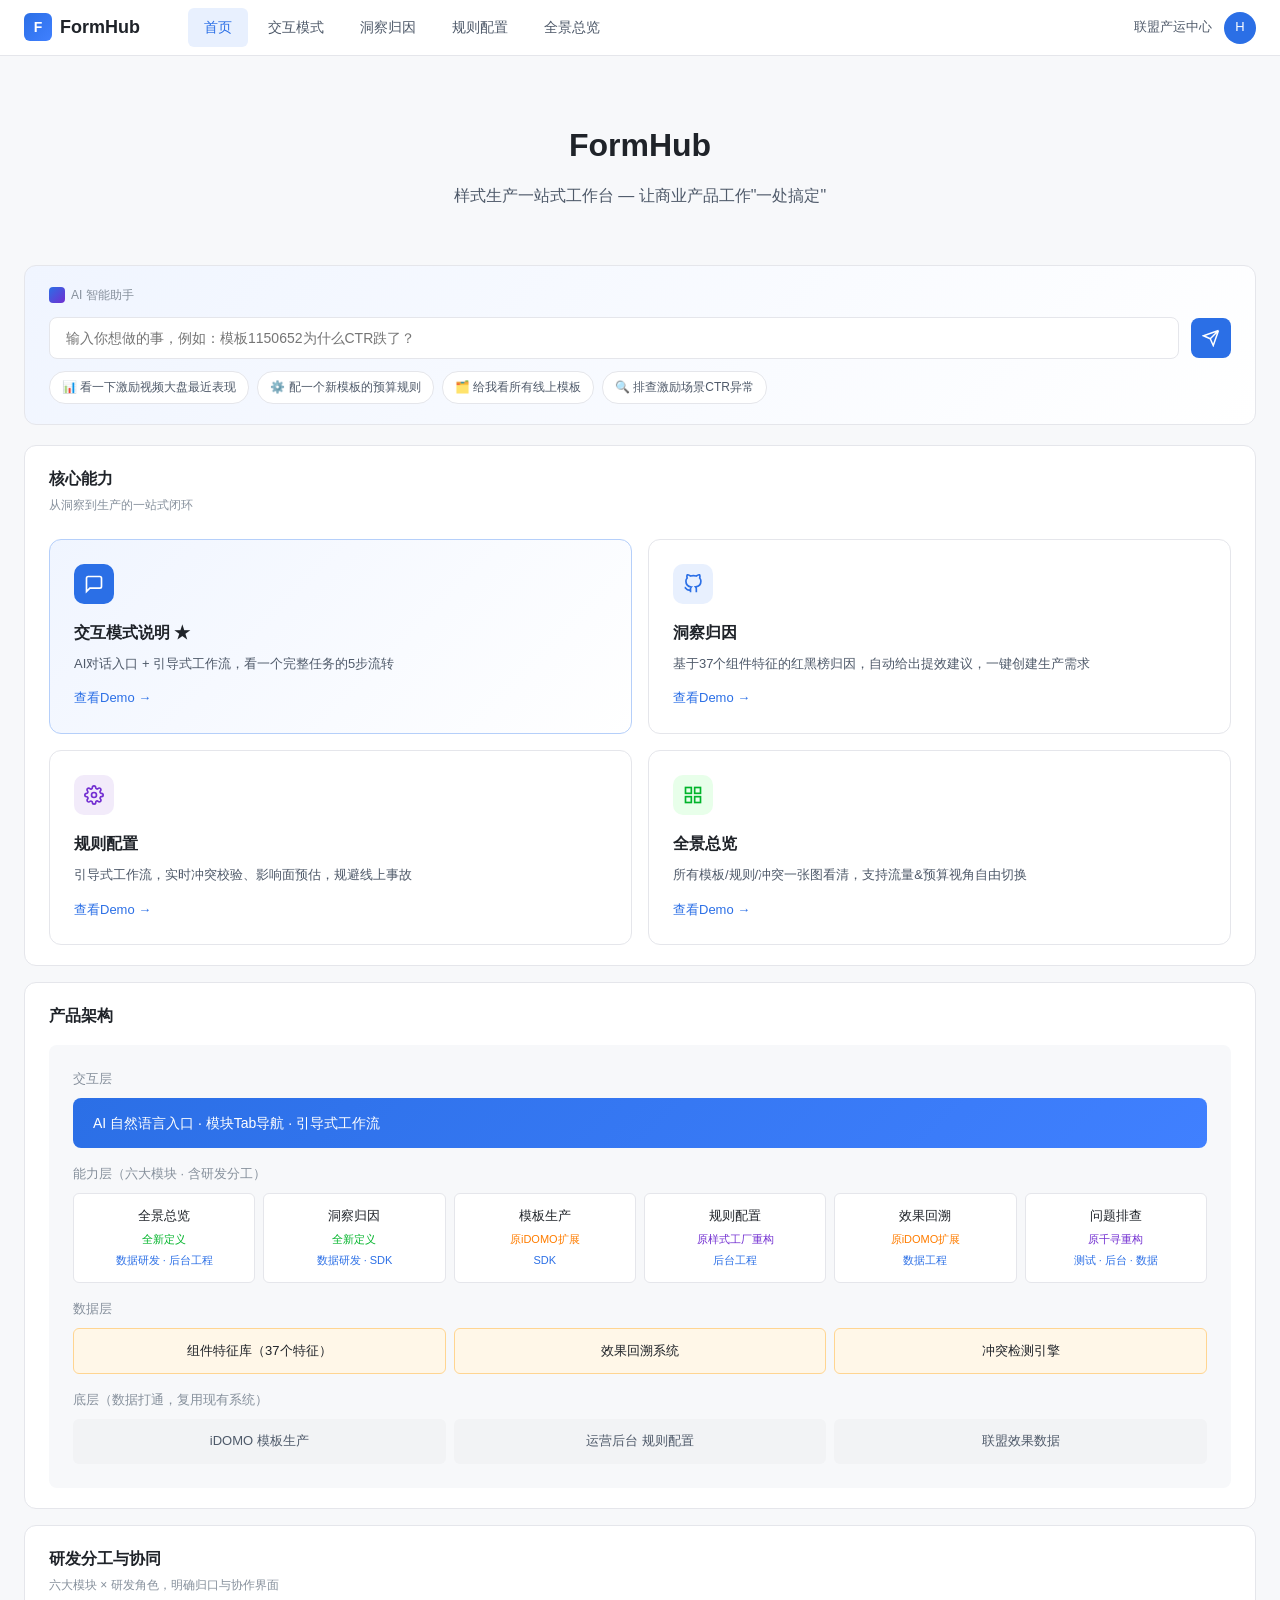
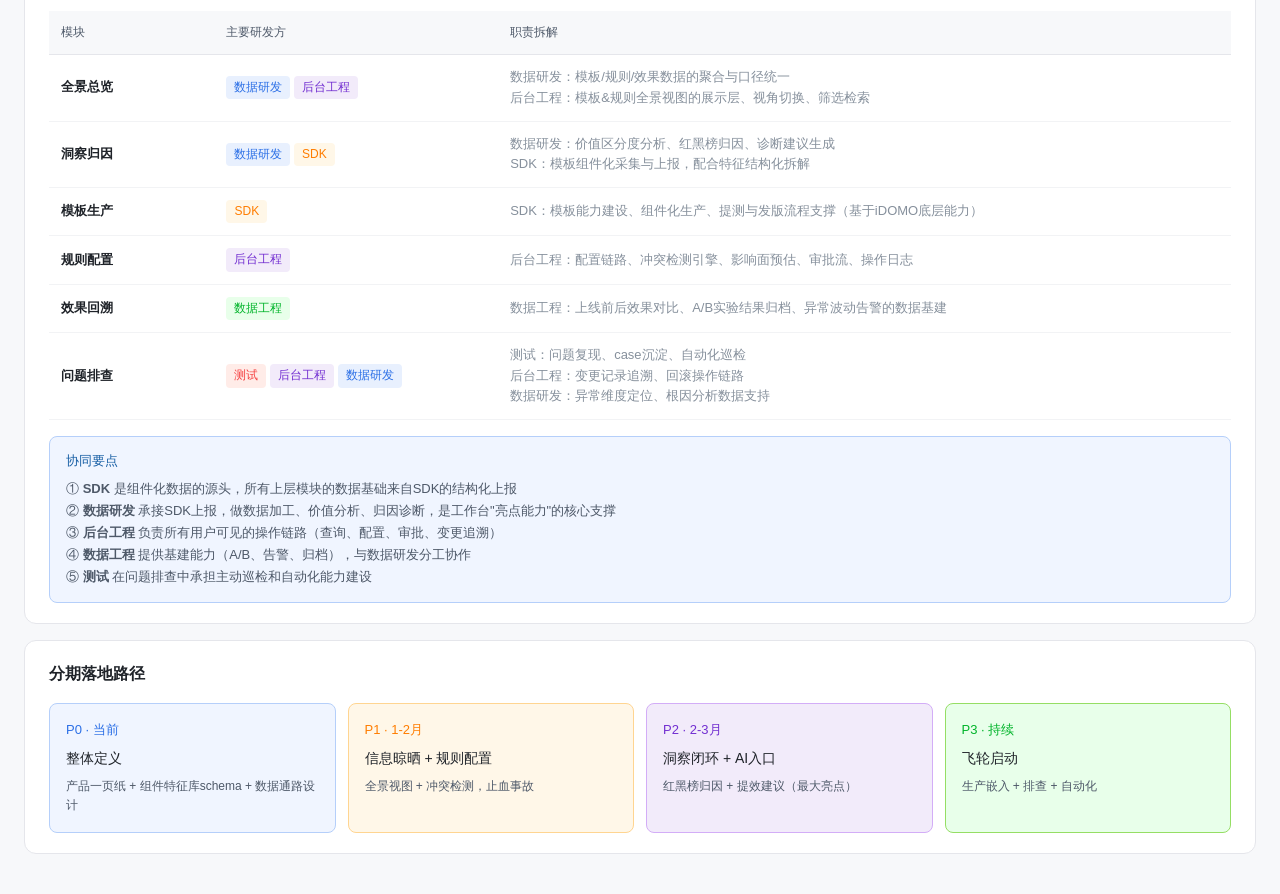
==== index.html @ 27e255cd "能力层卡片补充来源标识：全新定义/原iDOMO扩展/原样式工厂重构/原千寻重构" ====
<!DOCTYPE html>
<html lang="zh-CN">
<head>
<meta charset="UTF-8">
<title>FormHub · 样式生产一站式工作台</title>
<link rel="stylesheet" href="styles.css">
</head>
<body>

<header class="app-header">
  <div class="app-logo">
    <div class="app-logo-mark">F</div>
    FormHub
  </div>
  <nav class="app-nav">
    <a href="index.html" class="active">首页</a>
    <a href="demo0-交互模式.html">交互模式</a>
    <a href="demo1-洞察归因.html">洞察归因</a>
    <a href="demo2-规则配置.html">规则配置</a>
    <a href="demo3-全景总览.html">全景总览</a>
  </nav>
  <div class="app-user">
    <span>联盟产运中心</span>
    <div class="app-user-avatar">H</div>
  </div>
</header>

<div class="container">

<div class="page-hero" style="text-align: center; padding: 40px 0 32px;">
  <h1 style="font-size: 32px; margin-bottom: 12px;">FormHub</h1>
  <p style="font-size: 16px; color: #4E5969;">样式生产一站式工作台 — 让商业产品工作"一处搞定"</p>
</div>

<div class="ai-input-card">
  <div class="ai-input-label">AI 智能助手</div>
  <div class="ai-input-row">
    <input type="text" class="ai-input" placeholder="输入你想做的事，例如：模板1150652为什么CTR跌了？">
    <button class="ai-send-btn" title="发送">
      <svg width="18" height="18" viewBox="0 0 24 24" fill="none" stroke="white" stroke-width="2"><path d="M22 2L11 13M22 2L15 22L11 13M11 13L2 9L22 2"/></svg>
    </button>
  </div>
  <div class="ai-suggestions">
    <span class="ai-suggestion" onclick="window.location='demo1-洞察归因.html'">📊 看一下激励视频大盘最近表现</span>
    <span class="ai-suggestion" onclick="window.location='demo2-规则配置.html'">⚙️ 配一个新模板的预算规则</span>
    <span class="ai-suggestion" onclick="window.location='demo3-全景总览.html'">🗂️ 给我看所有线上模板</span>
    <span class="ai-suggestion">🔍 排查激励场景CTR异常</span>
  </div>
</div>

<div class="card">
  <div class="card-header">
    <div>
      <div class="card-title">核心能力</div>
      <div class="card-subtitle">从洞察到生产的一站式闭环</div>
    </div>
  </div>

  <div class="intro-grid" style="grid-template-columns: repeat(2, 1fr);">
    <a href="demo0-交互模式.html" class="intro-card" style="border-color: #B5CFFA; background: linear-gradient(135deg, #F0F5FF 0%, #FFFFFF 100%);">
      <div class="intro-card-icon" style="background: #2B6FE6; color: white;">
        <svg width="20" height="20" viewBox="0 0 24 24" fill="none" stroke="currentColor" stroke-width="2"><path d="M21 15a2 2 0 0 1-2 2H7l-4 4V5a2 2 0 0 1 2-2h14a2 2 0 0 1 2 2z"/></svg>
      </div>
      <h3>交互模式说明 ★</h3>
      <p>AI对话入口 + 引导式工作流，看一个完整任务的5步流转</p>
      <span class="intro-card-link">查看Demo →</span>
    </a>

    <a href="demo1-洞察归因.html" class="intro-card">
      <div class="intro-card-icon blue">
        <svg width="20" height="20" viewBox="0 0 24 24" fill="none" stroke="currentColor" stroke-width="2"><path d="M9 19c-5 1.5-5-2.5-7-3m14 6v-3.87a3.37 3.37 0 0 0-.94-2.61c3.14-.35 6.44-1.54 6.44-7A5.44 5.44 0 0 0 20 4.77 5.07 5.07 0 0 0 19.91 1S18.73.65 16 2.48a13.38 13.38 0 0 0-7 0C6.27.65 5.09 1 5.09 1A5.07 5.07 0 0 0 5 4.77a5.44 5.44 0 0 0-1.5 3.78c0 5.42 3.3 6.61 6.44 7A3.37 3.37 0 0 0 9 18.13V22"/></svg>
      </div>
      <h3>洞察归因</h3>
      <p>基于37个组件特征的红黑榜归因，自动给出提效建议，一键创建生产需求</p>
      <span class="intro-card-link">查看Demo →</span>
    </a>

    <a href="demo2-规则配置.html" class="intro-card">
      <div class="intro-card-icon purple">
        <svg width="20" height="20" viewBox="0 0 24 24" fill="none" stroke="currentColor" stroke-width="2"><circle cx="12" cy="12" r="3"/><path d="M19.4 15a1.65 1.65 0 0 0 .33 1.82l.06.06a2 2 0 0 1 0 2.83 2 2 0 0 1-2.83 0l-.06-.06a1.65 1.65 0 0 0-1.82-.33 1.65 1.65 0 0 0-1 1.51V21a2 2 0 0 1-2 2 2 2 0 0 1-2-2v-.09A1.65 1.65 0 0 0 9 19.4a1.65 1.65 0 0 0-1.82.33l-.06.06a2 2 0 0 1-2.83 0 2 2 0 0 1 0-2.83l.06-.06a1.65 1.65 0 0 0 .33-1.82 1.65 1.65 0 0 0-1.51-1H3a2 2 0 0 1-2-2 2 2 0 0 1 2-2h.09A1.65 1.65 0 0 0 4.6 9a1.65 1.65 0 0 0-.33-1.82l-.06-.06a2 2 0 0 1 0-2.83 2 2 0 0 1 2.83 0l.06.06a1.65 1.65 0 0 0 1.82.33H9a1.65 1.65 0 0 0 1-1.51V3a2 2 0 0 1 2-2 2 2 0 0 1 2 2v.09a1.65 1.65 0 0 0 1 1.51 1.65 1.65 0 0 0 1.82-.33l.06-.06a2 2 0 0 1 2.83 0 2 2 0 0 1 0 2.83l-.06.06a1.65 1.65 0 0 0-.33 1.82V9a1.65 1.65 0 0 0 1.51 1H21a2 2 0 0 1 2 2 2 2 0 0 1-2 2h-.09a1.65 1.65 0 0 0-1.51 1z"/></svg>
      </div>
      <h3>规则配置</h3>
      <p>引导式工作流，实时冲突校验、影响面预估，规避线上事故</p>
      <span class="intro-card-link">查看Demo →</span>
    </a>

    <a href="demo3-全景总览.html" class="intro-card">
      <div class="intro-card-icon green">
        <svg width="20" height="20" viewBox="0 0 24 24" fill="none" stroke="currentColor" stroke-width="2"><rect x="3" y="3" width="7" height="7"/><rect x="14" y="3" width="7" height="7"/><rect x="14" y="14" width="7" height="7"/><rect x="3" y="14" width="7" height="7"/></svg>
      </div>
      <h3>全景总览</h3>
      <p>所有模板/规则/冲突一张图看清，支持流量&预算视角自由切换</p>
      <span class="intro-card-link">查看Demo →</span>
    </a>
  </div>
</div>

<div class="card">
  <div class="card-header">
    <div class="card-title">产品架构</div>
  </div>

  <div style="background: #F7F8FA; border-radius: 8px; padding: 24px;">
    <div style="margin-bottom: 16px;">
      <div style="font-size: 13px; color: #86909C; margin-bottom: 8px;">交互层</div>
      <div style="background: linear-gradient(135deg, #2B6FE6 0%, #4080FF 100%); color: white; padding: 14px 20px; border-radius: 8px; font-weight: 500;">
        AI 自然语言入口 · 模块Tab导航 · 引导式工作流
      </div>
    </div>

    <div style="margin-bottom: 16px;">
      <div style="font-size: 13px; color: #86909C; margin-bottom: 8px;">能力层（六大模块 · 含研发分工）</div>
      <div style="display: grid; grid-template-columns: repeat(6, 1fr); gap: 8px;">
        <div style="background: #FFFFFF; border: 1px solid #E5E6EB; padding: 12px; border-radius: 6px; text-align: center;">
          <div style="font-size: 13px; font-weight: 500; margin-bottom: 4px;">全景总览</div>
          <div style="font-size: 11px; color: #00B42A; margin-bottom: 4px;">全新定义</div>
          <div style="font-size: 11px; color: #2B6FE6;">数据研发 · 后台工程</div>
        </div>
        <div style="background: #FFFFFF; border: 1px solid #E5E6EB; padding: 12px; border-radius: 6px; text-align: center;">
          <div style="font-size: 13px; font-weight: 500; margin-bottom: 4px;">洞察归因</div>
          <div style="font-size: 11px; color: #00B42A; margin-bottom: 4px;">全新定义</div>
          <div style="font-size: 11px; color: #2B6FE6;">数据研发 · SDK</div>
        </div>
        <div style="background: #FFFFFF; border: 1px solid #E5E6EB; padding: 12px; border-radius: 6px; text-align: center;">
          <div style="font-size: 13px; font-weight: 500; margin-bottom: 4px;">模板生产</div>
          <div style="font-size: 11px; color: #FF7D00; margin-bottom: 4px;">原iDOMO扩展</div>
          <div style="font-size: 11px; color: #2B6FE6;">SDK</div>
        </div>
        <div style="background: #FFFFFF; border: 1px solid #E5E6EB; padding: 12px; border-radius: 6px; text-align: center;">
          <div style="font-size: 13px; font-weight: 500; margin-bottom: 4px;">规则配置</div>
          <div style="font-size: 11px; color: #722ED1; margin-bottom: 4px;">原样式工厂重构</div>
          <div style="font-size: 11px; color: #2B6FE6;">后台工程</div>
        </div>
        <div style="background: #FFFFFF; border: 1px solid #E5E6EB; padding: 12px; border-radius: 6px; text-align: center;">
          <div style="font-size: 13px; font-weight: 500; margin-bottom: 4px;">效果回溯</div>
          <div style="font-size: 11px; color: #FF7D00; margin-bottom: 4px;">原iDOMO扩展</div>
          <div style="font-size: 11px; color: #2B6FE6;">数据工程</div>
        </div>
        <div style="background: #FFFFFF; border: 1px solid #E5E6EB; padding: 12px; border-radius: 6px; text-align: center;">
          <div style="font-size: 13px; font-weight: 500; margin-bottom: 4px;">问题排查</div>
          <div style="font-size: 11px; color: #722ED1; margin-bottom: 4px;">原千寻重构</div>
          <div style="font-size: 11px; color: #2B6FE6;">测试 · 后台 · 数据</div>
        </div>
      </div>
    </div>

    <div style="margin-bottom: 16px;">
      <div style="font-size: 13px; color: #86909C; margin-bottom: 8px;">数据层</div>
      <div style="display: grid; grid-template-columns: repeat(3, 1fr); gap: 8px;">
        <div style="background: #FFF7E8; border: 1px solid #FFD591; padding: 12px; border-radius: 6px; text-align: center; font-size: 13px;">组件特征库（37个特征）</div>
        <div style="background: #FFF7E8; border: 1px solid #FFD591; padding: 12px; border-radius: 6px; text-align: center; font-size: 13px;">效果回溯系统</div>
        <div style="background: #FFF7E8; border: 1px solid #FFD591; padding: 12px; border-radius: 6px; text-align: center; font-size: 13px;">冲突检测引擎</div>
      </div>
    </div>

    <div>
      <div style="font-size: 13px; color: #86909C; margin-bottom: 8px;">底层（数据打通，复用现有系统）</div>
      <div style="display: grid; grid-template-columns: repeat(3, 1fr); gap: 8px;">
        <div style="background: #F2F3F5; padding: 12px; border-radius: 6px; text-align: center; font-size: 13px; color: #4E5969;">iDOMO 模板生产</div>
        <div style="background: #F2F3F5; padding: 12px; border-radius: 6px; text-align: center; font-size: 13px; color: #4E5969;">运营后台 规则配置</div>
        <div style="background: #F2F3F5; padding: 12px; border-radius: 6px; text-align: center; font-size: 13px; color: #4E5969;">联盟效果数据</div>
      </div>
    </div>
  </div>
</div>

<div class="card">
  <div class="card-header">
    <div>
      <div class="card-title">研发分工与协同</div>
      <div class="card-subtitle">六大模块 × 研发角色，明确归口与协作界面</div>
    </div>
  </div>

  <div class="table-wrap">
    <table class="table">
      <thead>
      <tr>
        <th style="width: 14%;">模块</th>
        <th style="width: 24%;">主要研发方</th>
        <th>职责拆解</th>
      </tr>
      </thead>
      <tbody>
      <tr>
        <td><strong>全景总览</strong></td>
        <td>
          <span class="tag tag-info">数据研发</span>
          <span class="tag tag-purple">后台工程</span>
        </td>
        <td><span class="text-secondary font-13">数据研发：模板/规则/效果数据的聚合与口径统一<br>后台工程：模板&规则全景视图的展示层、视角切换、筛选检索</span></td>
      </tr>
      <tr>
        <td><strong>洞察归因</strong></td>
        <td>
          <span class="tag tag-info">数据研发</span>
          <span class="tag tag-warning">SDK</span>
        </td>
        <td><span class="text-secondary font-13">数据研发：价值区分度分析、红黑榜归因、诊断建议生成<br>SDK：模板组件化采集与上报，配合特征结构化拆解</span></td>
      </tr>
      <tr>
        <td><strong>模板生产</strong></td>
        <td>
          <span class="tag tag-warning">SDK</span>
        </td>
        <td><span class="text-secondary font-13">SDK：模板能力建设、组件化生产、提测与发版流程支撑（基于iDOMO底层能力）</span></td>
      </tr>
      <tr>
        <td><strong>规则配置</strong></td>
        <td>
          <span class="tag tag-purple">后台工程</span>
        </td>
        <td><span class="text-secondary font-13">后台工程：配置链路、冲突检测引擎、影响面预估、审批流、操作日志</span></td>
      </tr>
      <tr>
        <td><strong>效果回溯</strong></td>
        <td>
          <span class="tag tag-success">数据工程</span>
        </td>
        <td><span class="text-secondary font-13">数据工程：上线前后效果对比、A/B实验结果归档、异常波动告警的数据基建</span></td>
      </tr>
      <tr>
        <td><strong>问题排查</strong></td>
        <td>
          <span class="tag tag-danger">测试</span>
          <span class="tag tag-purple">后台工程</span>
          <span class="tag tag-info">数据研发</span>
        </td>
        <td><span class="text-secondary font-13">测试：问题复现、case沉淀、自动化巡检<br>后台工程：变更记录追溯、回滚操作链路<br>数据研发：异常维度定位、根因分析数据支持</span></td>
      </tr>
      </tbody>
    </table>
  </div>

  <div style="background: #F0F5FF; border: 1px solid #B5CFFA; border-radius: 8px; padding: 14px 16px; margin-top: 16px;">
    <div style="font-size: 13px; color: #185FA5; font-weight: 500; margin-bottom: 6px;">协同要点</div>
    <div style="font-size: 13px; color: #4E5969; line-height: 1.7;">
      ① <strong>SDK</strong> 是组件化数据的源头，所有上层模块的数据基础来自SDK的结构化上报<br>
      ② <strong>数据研发</strong> 承接SDK上报，做数据加工、价值分析、归因诊断，是工作台"亮点能力"的核心支撑<br>
      ③ <strong>后台工程</strong> 负责所有用户可见的操作链路（查询、配置、审批、变更追溯）<br>
      ④ <strong>数据工程</strong> 提供基建能力（A/B、告警、归档），与数据研发分工协作<br>
      ⑤ <strong>测试</strong> 在问题排查中承担主动巡检和自动化能力建设
    </div>
  </div>
</div>

<div class="card">
  <div class="card-header">
    <div class="card-title">分期落地路径</div>
  </div>

  <div style="display: grid; grid-template-columns: repeat(4, 1fr); gap: 12px;">
    <div style="background: #F0F5FF; border: 1px solid #B5CFFA; border-radius: 8px; padding: 16px;">
      <div style="font-size: 13px; color: #2B6FE6; font-weight: 500; margin-bottom: 6px;">P0 · 当前</div>
      <div style="font-size: 14px; font-weight: 500; margin-bottom: 8px;">整体定义</div>
      <div style="font-size: 12px; color: #4E5969;">产品一页纸 + 组件特征库schema + 数据通路设计</div>
    </div>
    <div style="background: #FFF7E8; border: 1px solid #FFD591; border-radius: 8px; padding: 16px;">
      <div style="font-size: 13px; color: #FF7D00; font-weight: 500; margin-bottom: 6px;">P1 · 1-2月</div>
      <div style="font-size: 14px; font-weight: 500; margin-bottom: 8px;">信息晾晒 + 规则配置</div>
      <div style="font-size: 12px; color: #4E5969;">全景视图 + 冲突检测，止血事故</div>
    </div>
    <div style="background: #F2EBFA; border: 1px solid #D3ADF7; border-radius: 8px; padding: 16px;">
      <div style="font-size: 13px; color: #722ED1; font-weight: 500; margin-bottom: 6px;">P2 · 2-3月</div>
      <div style="font-size: 14px; font-weight: 500; margin-bottom: 8px;">洞察闭环 + AI入口</div>
      <div style="font-size: 12px; color: #4E5969;">红黑榜归因 + 提效建议（最大亮点）</div>
    </div>
    <div style="background: #E8FFEA; border: 1px solid #95DE64; border-radius: 8px; padding: 16px;">
      <div style="font-size: 13px; color: #00B42A; font-weight: 500; margin-bottom: 6px;">P3 · 持续</div>
      <div style="font-size: 14px; font-weight: 500; margin-bottom: 8px;">飞轮启动</div>
      <div style="font-size: 12px; color: #4E5969;">生产嵌入 + 排查 + 自动化</div>
    </div>
  </div>
</div>

</div>

</body>
</html>
---- styles.css ----
/* 样式工作台Demo - 共享样式 */
* { margin: 0; padding: 0; box-sizing: border-box; }

body {
  font-family: -apple-system, BlinkMacSystemFont, "Helvetica Neue", "PingFang SC", "Microsoft YaHei", sans-serif;
  background: #F7F8FA;
  color: #1F2329;
  font-size: 14px;
  line-height: 1.6;
  min-height: 100vh;
}

/* 顶部导航 */
.app-header {
  background: #FFFFFF;
  border-bottom: 1px solid #E5E6EB;
  padding: 0 24px;
  height: 56px;
  display: flex;
  align-items: center;
  gap: 24px;
  position: sticky;
  top: 0;
  z-index: 100;
}

.app-logo {
  font-size: 18px;
  font-weight: 600;
  color: #1F2329;
  display: flex;
  align-items: center;
  gap: 8px;
}

.app-logo-mark {
  width: 28px;
  height: 28px;
  background: linear-gradient(135deg, #2B6FE6 0%, #4080FF 100%);
  border-radius: 6px;
  display: flex;
  align-items: center;
  justify-content: center;
  color: white;
  font-size: 14px;
  font-weight: 600;
}

.app-nav {
  display: flex;
  gap: 4px;
  margin-left: 24px;
}

.app-nav a {
  padding: 8px 16px;
  font-size: 14px;
  color: #4E5969;
  text-decoration: none;
  border-radius: 6px;
  transition: all 0.2s;
}

.app-nav a:hover {
  background: #F2F3F5;
  color: #1F2329;
}

.app-nav a.active {
  background: #E8F0FE;
  color: #2B6FE6;
  font-weight: 500;
}

.app-user {
  margin-left: auto;
  display: flex;
  align-items: center;
  gap: 12px;
  color: #4E5969;
  font-size: 13px;
}

.app-user-avatar {
  width: 32px;
  height: 32px;
  border-radius: 50%;
  background: #2B6FE6;
  color: white;
  display: flex;
  align-items: center;
  justify-content: center;
  font-size: 13px;
  font-weight: 500;
}

/* 容器 */
.container {
  max-width: 1280px;
  margin: 0 auto;
  padding: 24px;
}

/* AI对话入口 */
.ai-input-card {
  background: linear-gradient(135deg, #F0F5FF 0%, #FFFFFF 100%);
  border: 1px solid #E5E6EB;
  border-radius: 12px;
  padding: 20px 24px;
  margin-bottom: 20px;
}

.ai-input-label {
  font-size: 12px;
  color: #86909C;
  margin-bottom: 12px;
  display: flex;
  align-items: center;
  gap: 6px;
}

.ai-input-label::before {
  content: "";
  width: 16px;
  height: 16px;
  background: linear-gradient(135deg, #2B6FE6, #722ED1);
  border-radius: 4px;
  display: inline-block;
}

.ai-input-row {
  display: flex;
  gap: 12px;
  align-items: center;
}

.ai-input {
  flex: 1;
  padding: 12px 16px;
  background: #FFFFFF;
  border: 1px solid #E5E6EB;
  border-radius: 8px;
  font-size: 14px;
  color: #1F2329;
  outline: none;
  transition: all 0.2s;
}

.ai-input:focus {
  border-color: #2B6FE6;
  box-shadow: 0 0 0 3px rgba(43, 111, 230, 0.1);
}

.ai-send-btn {
  width: 40px;
  height: 40px;
  border-radius: 8px;
  background: #2B6FE6;
  color: white;
  border: none;
  cursor: pointer;
  display: flex;
  align-items: center;
  justify-content: center;
  transition: all 0.2s;
}

.ai-send-btn:hover {
  background: #1955C7;
}

.ai-suggestions {
  display: flex;
  flex-wrap: wrap;
  gap: 8px;
  margin-top: 12px;
}

.ai-suggestion {
  padding: 6px 12px;
  background: #FFFFFF;
  border: 1px solid #E5E6EB;
  border-radius: 16px;
  font-size: 12px;
  color: #4E5969;
  cursor: pointer;
  transition: all 0.2s;
}

.ai-suggestion:hover {
  border-color: #2B6FE6;
  color: #2B6FE6;
}

/* 模块Tab */
.module-tabs {
  display: flex;
  gap: 8px;
  margin-bottom: 20px;
  flex-wrap: wrap;
}

.module-tab {
  padding: 10px 20px;
  background: #FFFFFF;
  border: 1px solid #E5E6EB;
  border-radius: 8px;
  font-size: 14px;
  color: #4E5969;
  cursor: pointer;
  text-decoration: none;
  transition: all 0.2s;
  display: flex;
  align-items: center;
  gap: 6px;
}

.module-tab:hover {
  border-color: #2B6FE6;
  color: #2B6FE6;
}

.module-tab.active {
  background: #2B6FE6;
  color: white;
  border-color: #2B6FE6;
}

/* 卡片 */
.card {
  background: #FFFFFF;
  border: 1px solid #E5E6EB;
  border-radius: 12px;
  padding: 20px 24px;
  margin-bottom: 16px;
}

.card-header {
  display: flex;
  align-items: center;
  justify-content: space-between;
  margin-bottom: 16px;
}

.card-title {
  font-size: 16px;
  font-weight: 600;
  color: #1F2329;
  display: flex;
  align-items: center;
  gap: 8px;
}

.card-subtitle {
  font-size: 12px;
  color: #86909C;
  margin-top: 4px;
}

/* 指标卡 */
.metric-grid {
  display: grid;
  gap: 12px;
  margin-bottom: 16px;
}

.metric-grid.cols-3 { grid-template-columns: repeat(3, 1fr); }
.metric-grid.cols-4 { grid-template-columns: repeat(4, 1fr); }

.metric-card {
  background: #F7F8FA;
  border-radius: 8px;
  padding: 14px 16px;
}

.metric-label {
  font-size: 12px;
  color: #86909C;
  margin-bottom: 6px;
}

.metric-value {
  font-size: 22px;
  font-weight: 600;
  color: #1F2329;
}

.metric-value.success { color: #00B42A; }
.metric-value.danger { color: #F53F3F; }
.metric-value.warning { color: #FF7D00; }

.metric-change {
  font-size: 12px;
  margin-top: 2px;
}

.metric-change.up { color: #00B42A; }
.metric-change.down { color: #F53F3F; }

/* 标签 */
.tag {
  display: inline-flex;
  align-items: center;
  padding: 2px 8px;
  border-radius: 4px;
  font-size: 12px;
  font-weight: 500;
}

.tag-info { background: #E8F0FE; color: #2B6FE6; }
.tag-success { background: #E8FFEA; color: #00B42A; }
.tag-warning { background: #FFF7E8; color: #FF7D00; }
.tag-danger { background: #FFECE8; color: #F53F3F; }
.tag-default { background: #F2F3F5; color: #4E5969; }
.tag-purple { background: #F2EBFA; color: #722ED1; }

/* 按钮 */
.btn {
  padding: 8px 18px;
  border-radius: 6px;
  font-size: 14px;
  cursor: pointer;
  border: 1px solid transparent;
  transition: all 0.2s;
  display: inline-flex;
  align-items: center;
  gap: 6px;
  text-decoration: none;
  font-weight: 400;
}

.btn-primary {
  background: #2B6FE6;
  color: white;
}

.btn-primary:hover {
  background: #1955C7;
}

.btn-default {
  background: #FFFFFF;
  border-color: #E5E6EB;
  color: #4E5969;
}

.btn-default:hover {
  border-color: #2B6FE6;
  color: #2B6FE6;
}

.btn-danger {
  background: #FFFFFF;
  border-color: #F53F3F;
  color: #F53F3F;
}

.btn-sm {
  padding: 4px 12px;
  font-size: 12px;
}

/* 表格 */
.table-wrap {
  overflow-x: auto;
}

.table {
  width: 100%;
  border-collapse: collapse;
  font-size: 13px;
}

.table th {
  text-align: left;
  padding: 12px;
  background: #F7F8FA;
  color: #4E5969;
  font-weight: 500;
  font-size: 12px;
  border-bottom: 1px solid #E5E6EB;
}

.table td {
  padding: 12px;
  border-bottom: 1px solid #F2F3F5;
  color: #1F2329;
}

.table tr:hover {
  background: #F7F8FA;
}

.table .link {
  color: #2B6FE6;
  cursor: pointer;
}

.table .link:hover {
  text-decoration: underline;
}

/* 警示框 */
.alert {
  padding: 14px 16px;
  border-radius: 8px;
  margin-bottom: 12px;
  display: flex;
  gap: 10px;
}

.alert-warning {
  background: #FFF7E8;
  border: 1px solid #FFD591;
}

.alert-danger {
  background: #FFECE8;
  border: 1px solid #FCBFB7;
}

.alert-info {
  background: #E8F0FE;
  border: 1px solid #B5CFFA;
}

.alert-icon {
  flex-shrink: 0;
  width: 20px;
  height: 20px;
  border-radius: 50%;
  display: flex;
  align-items: center;
  justify-content: center;
  font-size: 13px;
  font-weight: 700;
  color: white;
}

.alert-warning .alert-icon { background: #FF7D00; }
.alert-danger .alert-icon { background: #F53F3F; }
.alert-info .alert-icon { background: #2B6FE6; }

.alert-title {
  font-size: 14px;
  font-weight: 500;
  margin-bottom: 4px;
}

.alert-content {
  font-size: 13px;
  color: #4E5969;
}

/* 步骤条 */
.steps {
  display: flex;
  align-items: center;
  margin-bottom: 24px;
  padding: 16px 0;
}

.step {
  display: flex;
  align-items: center;
  flex: 1;
}

.step-circle {
  width: 28px;
  height: 28px;
  border-radius: 50%;
  display: flex;
  align-items: center;
  justify-content: center;
  font-size: 13px;
  font-weight: 500;
  flex-shrink: 0;
}

.step.done .step-circle {
  background: #2B6FE6;
  color: white;
}

.step.current .step-circle {
  background: #2B6FE6;
  color: white;
  box-shadow: 0 0 0 4px rgba(43, 111, 230, 0.15);
}

.step.pending .step-circle {
  background: #F2F3F5;
  color: #86909C;
}

.step-label {
  font-size: 13px;
  margin-left: 8px;
  white-space: nowrap;
}

.step.done .step-label, .step.current .step-label { color: #1F2329; font-weight: 500; }
.step.pending .step-label { color: #86909C; }

.step-line {
  flex: 1;
  height: 2px;
  background: #F2F3F5;
  margin: 0 12px;
}

.step.done + .step .step-line { background: #2B6FE6; }

/* 单选项 */
.radio-option {
  display: flex;
  align-items: flex-start;
  gap: 10px;
  padding: 12px 14px;
  border: 1px solid #E5E6EB;
  border-radius: 8px;
  cursor: pointer;
  margin-bottom: 8px;
  transition: all 0.2s;
}

.radio-option:hover {
  border-color: #2B6FE6;
}

.radio-option.checked {
  border-color: #2B6FE6;
  background: #F0F5FF;
}

.radio-option input { margin-top: 4px; cursor: pointer; }

.radio-option-label {
  font-size: 14px;
  font-weight: 500;
  color: #1F2329;
  margin-bottom: 4px;
}

.radio-option-desc {
  font-size: 12px;
  color: #86909C;
}

/* 时间线 */
.timeline-item {
  display: flex;
  align-items: center;
  gap: 12px;
  padding: 10px 0;
  border-bottom: 1px solid #F2F3F5;
  font-size: 13px;
}

.timeline-item:last-child {
  border-bottom: none;
}

.timeline-date {
  font-size: 12px;
  color: #86909C;
  width: 50px;
  flex-shrink: 0;
}

.timeline-actor {
  margin-left: auto;
  font-size: 12px;
  color: #86909C;
}

/* 建议卡片 */
.suggestion-card {
  border: 1px solid #E5E6EB;
  border-radius: 8px;
  padding: 14px 16px;
  margin-bottom: 8px;
  transition: all 0.2s;
}

.suggestion-card.high {
  border-color: #B5CFFA;
  background: #F0F5FF;
}

.suggestion-card-header {
  display: flex;
  align-items: center;
  gap: 8px;
  margin-bottom: 6px;
}

.suggestion-card-content {
  font-size: 14px;
  color: #1F2329;
  margin-bottom: 4px;
}

.suggestion-card-meta {
  font-size: 12px;
  color: #86909C;
}

/* 子Tab */
.sub-tabs {
  display: flex;
  gap: 4px;
  background: #F2F3F5;
  padding: 4px;
  border-radius: 8px;
  margin-bottom: 16px;
  width: fit-content;
}

.sub-tab {
  padding: 6px 16px;
  border-radius: 6px;
  font-size: 13px;
  color: #4E5969;
  cursor: pointer;
  transition: all 0.2s;
}

.sub-tab.active {
  background: #FFFFFF;
  color: #1F2329;
  font-weight: 500;
  box-shadow: 0 1px 3px rgba(0,0,0,0.06);
}

/* 工具栏 */
.toolbar {
  display: flex;
  gap: 8px;
  align-items: center;
  flex-wrap: wrap;
}

.toolbar select, .toolbar input[type="text"] {
  padding: 6px 12px;
  border: 1px solid #E5E6EB;
  border-radius: 6px;
  font-size: 13px;
  background: #FFFFFF;
  color: #1F2329;
  outline: none;
}

.toolbar select:focus, .toolbar input[type="text"]:focus {
  border-color: #2B6FE6;
}

/* 间距 */
.mt-12 { margin-top: 12px; }
.mt-16 { margin-top: 16px; }
.mt-24 { margin-top: 24px; }
.mb-8 { margin-bottom: 8px; }
.mb-12 { margin-bottom: 12px; }
.mb-16 { margin-bottom: 16px; }

.flex { display: flex; }
.flex-gap-8 { gap: 8px; }
.flex-gap-12 { gap: 12px; }
.flex-between { justify-content: space-between; }
.flex-center { align-items: center; }
.flex-1 { flex: 1; }

.text-secondary { color: #86909C; }
.text-success { color: #00B42A; }
.text-danger { color: #F53F3F; }
.text-warning { color: #FF7D00; }

.font-12 { font-size: 12px; }
.font-13 { font-size: 13px; }
.font-medium { font-weight: 500; }
.font-bold { font-weight: 600; }

/* 首页卡片 */
.intro-grid {
  display: grid;
  grid-template-columns: repeat(3, 1fr);
  gap: 16px;
  margin-top: 24px;
}

.intro-card {
  background: #FFFFFF;
  border: 1px solid #E5E6EB;
  border-radius: 12px;
  padding: 24px;
  cursor: pointer;
  transition: all 0.2s;
  text-decoration: none;
  color: #1F2329;
  display: block;
}

.intro-card:hover {
  border-color: #2B6FE6;
  transform: translateY(-2px);
  box-shadow: 0 4px 16px rgba(43, 111, 230, 0.08);
}

.intro-card-icon {
  width: 40px;
  height: 40px;
  border-radius: 10px;
  display: flex;
  align-items: center;
  justify-content: center;
  margin-bottom: 16px;
  font-size: 18px;
}

.intro-card-icon.blue { background: #E8F0FE; color: #2B6FE6; }
.intro-card-icon.purple { background: #F2EBFA; color: #722ED1; }
.intro-card-icon.green { background: #E8FFEA; color: #00B42A; }

.intro-card h3 {
  font-size: 16px;
  font-weight: 600;
  margin-bottom: 8px;
}

.intro-card p {
  font-size: 13px;
  color: #4E5969;
  margin-bottom: 12px;
}

.intro-card-link {
  font-size: 13px;
  color: #2B6FE6;
}

/* 页面标题 */
.page-hero {
  margin-bottom: 24px;
}

.page-hero h1 {
  font-size: 24px;
  font-weight: 600;
  margin-bottom: 8px;
}

.page-hero p {
  font-size: 14px;
  color: #4E5969;
}

/* 视角切换器 */
.perspective-bar {
  background: #FFFFFF;
  border: 1px solid #E5E6EB;
  border-radius: 12px;
  padding: 16px 20px;
  margin-bottom: 16px;
  display: flex;
  align-items: center;
  gap: 16px;
  flex-wrap: wrap;
}

.perspective-label {
  font-size: 13px;
  color: #4E5969;
  font-weight: 500;
  display: flex;
  align-items: center;
  gap: 6px;
}

.perspective-tabs {
  display: flex;
  gap: 0;
  background: #F2F3F5;
  padding: 3px;
  border-radius: 8px;
}

.perspective-tab {
  padding: 7px 16px;
  font-size: 13px;
  color: #4E5969;
  cursor: pointer;
  border-radius: 6px;
  transition: all 0.2s;
  display: flex;
  align-items: center;
  gap: 6px;
  white-space: nowrap;
}

.perspective-tab:hover {
  color: #1F2329;
}

.perspective-tab.active {
  background: #FFFFFF;
  color: #2B6FE6;
  font-weight: 500;
  box-shadow: 0 1px 3px rgba(0,0,0,0.06);
}

.perspective-tab .badge {
  background: #E8F0FE;
  color: #2B6FE6;
  font-size: 11px;
  padding: 1px 6px;
  border-radius: 8px;
}

.perspective-tab.active .badge {
  background: #E8F0FE;
}

.perspective-divider {
  width: 1px;
  height: 24px;
  background: #E5E6EB;
}

.perspective-meta {
  font-size: 12px;
  color: #86909C;
  margin-left: auto;
  display: flex;
  align-items: center;
  gap: 12px;
}

.perspective-meta a {
  color: #2B6FE6;
  text-decoration: none;
  cursor: pointer;
}

.perspective-meta a:hover {
  text-decoration: underline;
}

/* 分组卡片（视角下的分组容器） */
.group-section {
  background: #FFFFFF;
  border: 1px solid #E5E6EB;
  border-radius: 12px;
  margin-bottom: 12px;
  overflow: hidden;
}

.group-header {
  padding: 14px 20px;
  background: #FAFBFC;
  border-bottom: 1px solid #F2F3F5;
  display: flex;
  align-items: center;
  gap: 12px;
  cursor: pointer;
}

.group-header:hover {
  background: #F2F3F5;
}

.group-toggle {
  width: 18px;
  height: 18px;
  display: flex;
  align-items: center;
  justify-content: center;
  color: #86909C;
  transition: transform 0.2s;
}

.group-section.collapsed .group-toggle {
  transform: rotate(-90deg);
}

.group-icon {
  width: 28px;
  height: 28px;
  border-radius: 6px;
  display: flex;
  align-items: center;
  justify-content: center;
  font-size: 14px;
}

.group-icon.scene-incentive { background: #E8F0FE; color: #2B6FE6; }
.group-icon.scene-splash { background: #FFF7E8; color: #FF7D00; }
.group-icon.scene-interstitial { background: #F2EBFA; color: #722ED1; }
.group-icon.scene-feed { background: #E8FFEA; color: #00B42A; }
.group-icon.budget-game { background: #F0F5FF; color: #2B6FE6; }
.group-icon.budget-drama { background: #FFECE8; color: #F53F3F; }
.group-icon.budget-shop { background: #FFF7E8; color: #FF7D00; }
.group-icon.budget-ai { background: #F2EBFA; color: #722ED1; }
.group-icon.budget-app { background: #E8FFEA; color: #00B42A; }

.group-title {
  font-size: 15px;
  font-weight: 500;
  color: #1F2329;
}

.group-stats {
  display: flex;
  align-items: center;
  gap: 16px;
  margin-left: auto;
  font-size: 12px;
  color: #4E5969;
}

.group-stat {
  display: flex;
  align-items: center;
  gap: 4px;
}

.group-stat strong {
  color: #1F2329;
  font-weight: 500;
}

.group-content {
  padding: 0;
}

.group-section.collapsed .group-content {
  display: none;
}

/* 自定义视角选项 */
.custom-perspective {
  background: #F0F5FF;
  border: 1px dashed #B5CFFA;
  border-radius: 8px;
  padding: 14px 16px;
  margin-top: 8px;
  font-size: 13px;
  color: #4E5969;
}

.dimension-chip {
  display: inline-flex;
  align-items: center;
  gap: 4px;
  padding: 4px 10px;
  background: #FFFFFF;
  border: 1px solid #B5CFFA;
  border-radius: 14px;
  font-size: 12px;
  color: #2B6FE6;
  margin: 2px;
  cursor: pointer;
}

.dimension-chip:hover {
  background: #E8F0FE;
}

.dimension-chip.removable::after {
  content: "×";
  margin-left: 2px;
  color: #86909C;
}

/* 工作流引导Demo专用样式 */
.workflow-stage {
  background: #FFFFFF;
  border: 1px solid #E5E6EB;
  border-radius: 12px;
  padding: 24px;
  margin-bottom: 16px;
  position: relative;
}

.workflow-stage::before {
  content: "";
  position: absolute;
  left: 50px;
  top: 100%;
  width: 2px;
  height: 16px;
  background: #B5CFFA;
}

.workflow-stage:last-child::before {
  display: none;
}

.workflow-stage-header {
  display: flex;
  align-items: center;
  gap: 12px;
  margin-bottom: 16px;
}

.workflow-stage-num {
  width: 32px;
  height: 32px;
  border-radius: 50%;
  background: #2B6FE6;
  color: white;
  display: flex;
  align-items: center;
  justify-content: center;
  font-weight: 600;
  font-size: 14px;
  flex-shrink: 0;
}

.workflow-stage-title {
  font-size: 16px;
  font-weight: 600;
  color: #1F2329;
}

.workflow-stage-subtitle {
  font-size: 12px;
  color: #86909C;
  margin-top: 2px;
}

.user-query-bubble {
  background: #2B6FE6;
  color: white;
  padding: 12px 16px;
  border-radius: 16px 16px 4px 16px;
  display: inline-block;
  max-width: 80%;
  font-size: 14px;
  margin-left: auto;
}

.ai-reply-bubble {
  background: #F2F3F5;
  color: #1F2329;
  padding: 12px 16px;
  border-radius: 16px 16px 16px 4px;
  display: inline-block;
  max-width: 90%;
  font-size: 14px;
}

.chat-row {
  display: flex;
  margin-bottom: 12px;
}

.chat-row.user {
  justify-content: flex-end;
}

.intent-card {
  background: #F0F5FF;
  border: 1px solid #B5CFFA;
  border-radius: 8px;
  padding: 14px 16px;
  margin-bottom: 12px;
}

.intent-row {
  display: flex;
  align-items: center;
  gap: 8px;
  margin-bottom: 6px;
  font-size: 13px;
}

.intent-row:last-child {
  margin-bottom: 0;
}

.intent-key {
  color: #86909C;
  width: 80px;
  flex-shrink: 0;
}

.intent-value {
  color: #2B6FE6;
  font-weight: 500;
}

.routing-arrow {
  text-align: center;
  margin: 12px 0;
  color: #B5CFFA;
}

.module-card-large {
  background: #FFFFFF;
  border: 2px solid #2B6FE6;
  border-radius: 10px;
  padding: 16px 20px;
  display: flex;
  align-items: center;
  gap: 14px;
  cursor: pointer;
}

.module-card-large-icon {
  width: 44px;
  height: 44px;
  border-radius: 10px;
  background: #E8F0FE;
  color: #2B6FE6;
  display: flex;
  align-items: center;
  justify-content: center;
  flex-shrink: 0;
}

.module-card-large-info h4 {
  font-size: 15px;
  font-weight: 600;
  margin-bottom: 4px;
}

.module-card-large-info p {
  font-size: 12px;
  color: #86909C;
}

.module-card-large-arrow {
  margin-left: auto;
  color: #2B6FE6;
}

/* 引导式表单 */
.guide-form {
  background: #FAFBFC;
  border: 1px dashed #E5E6EB;
  border-radius: 8px;
  padding: 16px 20px;
}

.guide-form-row {
  display: flex;
  align-items: center;
  gap: 12px;
  margin-bottom: 12px;
}

.guide-form-row:last-child {
  margin-bottom: 0;
}

.guide-form-label {
  width: 90px;
  font-size: 13px;
  color: #4E5969;
  font-weight: 500;
  flex-shrink: 0;
}

.guide-form-input {
  flex: 1;
  padding: 8px 12px;
  background: #FFFFFF;
  border: 1px solid #E5E6EB;
  border-radius: 6px;
  font-size: 13px;
  color: #1F2329;
}

.guide-form-input.prefilled {
  background: #F0F5FF;
  border-color: #B5CFFA;
}

.guide-form-hint {
  font-size: 12px;
  color: #2B6FE6;
}

/* 进度指示器 */
.flow-indicator {
  display: flex;
  align-items: center;
  gap: 8px;
  padding: 8px 12px;
  background: #E8FFEA;
  border-radius: 16px;
  font-size: 12px;
  color: #00B42A;
  display: inline-flex;
  margin-bottom: 12px;
}

.flow-indicator-dot {
  width: 6px;
  height: 6px;
  border-radius: 50%;
  background: #00B42A;
  animation: pulse 1.5s infinite;
}

@keyframes pulse {
  0%, 100% { opacity: 1; }
  50% { opacity: 0.4; }
}

/* 比较表格 */
.compare-grid {
  display: grid;
  grid-template-columns: 1fr 1fr;
  gap: 16px;
  margin-bottom: 16px;
}

.compare-card {
  background: #FFFFFF;
  border: 1px solid #E5E6EB;
  border-radius: 10px;
  padding: 16px;
}

.compare-card.bad {
  border-color: #FCBFB7;
  background: #FFF7F6;
}

.compare-card.good {
  border-color: #95DE64;
  background: #F6FFED;
}

.compare-card-title {
  font-size: 14px;
  font-weight: 500;
  margin-bottom: 12px;
  display: flex;
  align-items: center;
  gap: 6px;
}

.compare-card.bad .compare-card-title { color: #A8071A; }
.compare-card.good .compare-card-title { color: #237804; }

.compare-card ul {
  list-style: none;
  padding: 0;
  margin: 0;
  font-size: 13px;
}

.compare-card ul li {
  padding: 6px 0;
  display: flex;
  align-items: flex-start;
  gap: 8px;
  color: #4E5969;
}

.compare-card ul li::before {
  flex-shrink: 0;
  width: 16px;
  height: 16px;
  border-radius: 50%;
  display: inline-flex;
  align-items: center;
  justify-content: center;
  font-size: 11px;
  font-weight: 600;
  color: white;
}

.compare-card.bad ul li::before {
  content: "✕";
  background: #F53F3F;
}

.compare-card.good ul li::before {
  content: "✓";
  background: #00B42A;
}
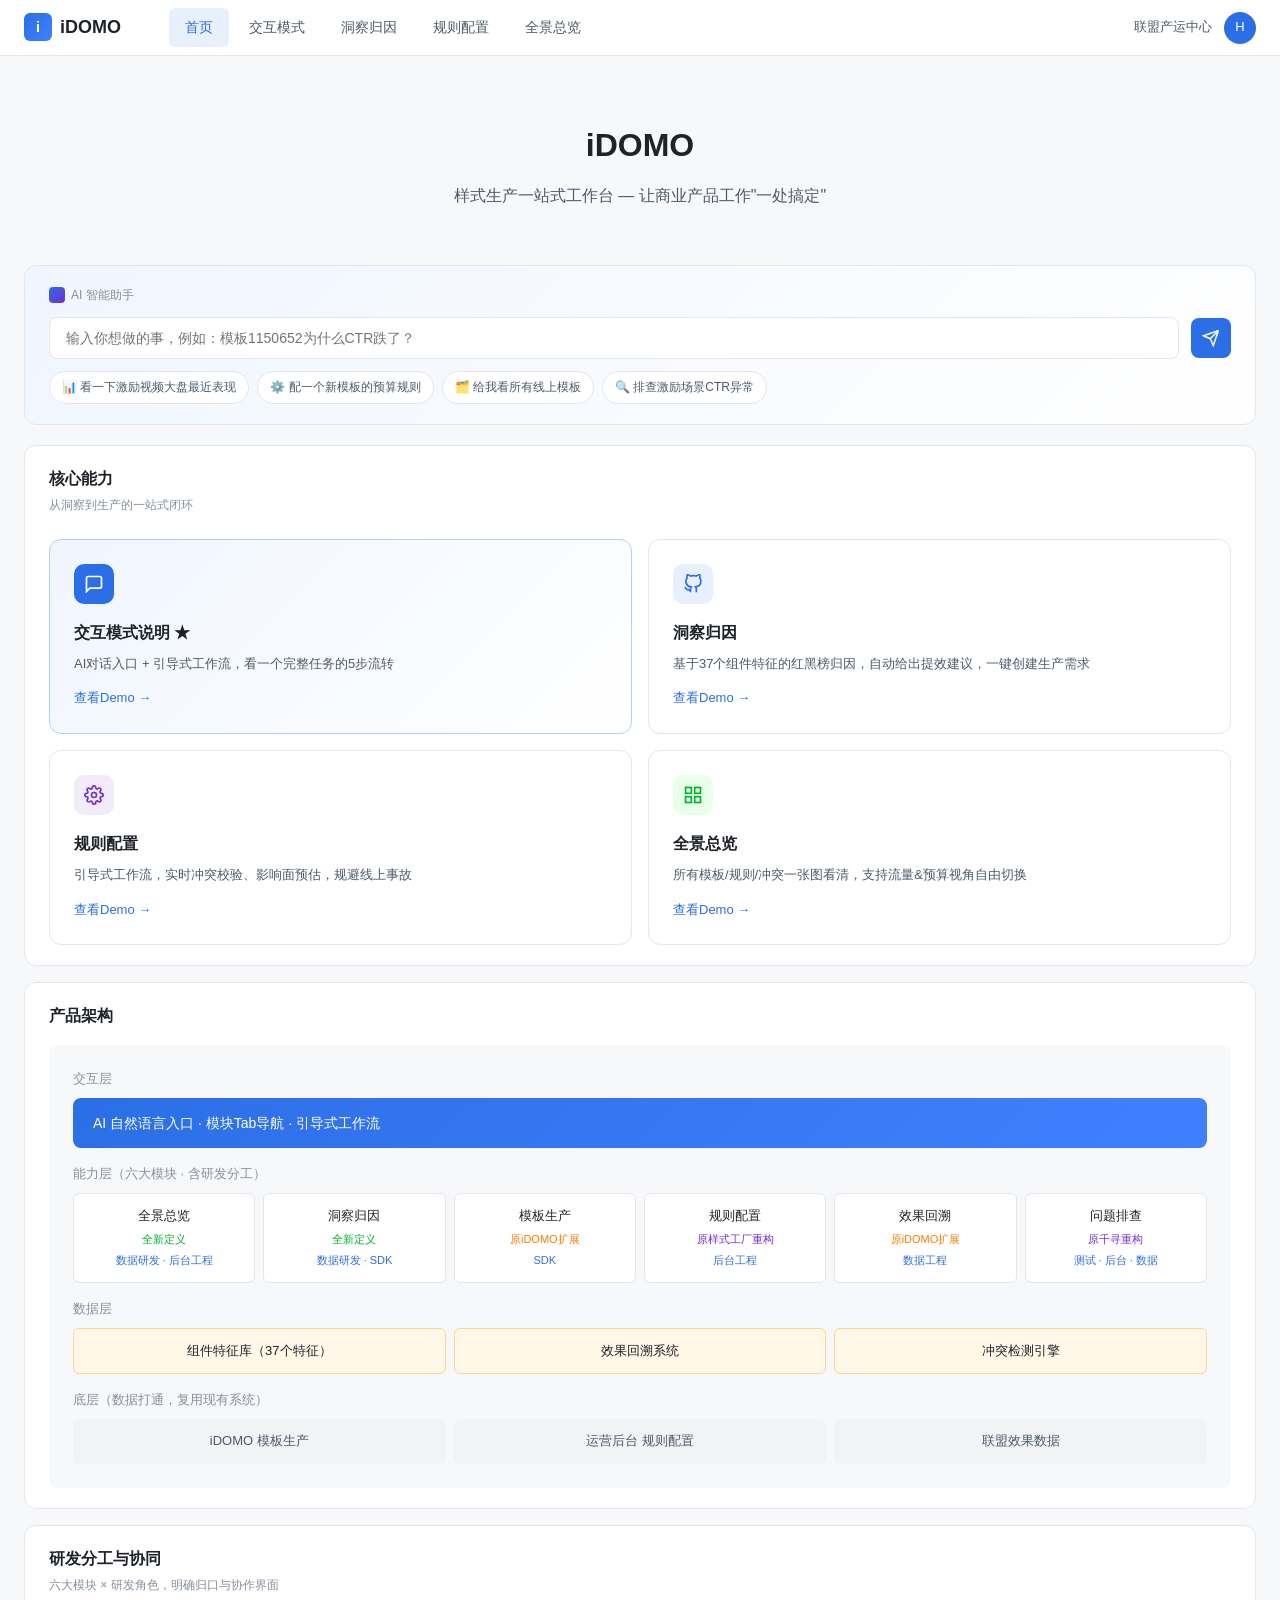
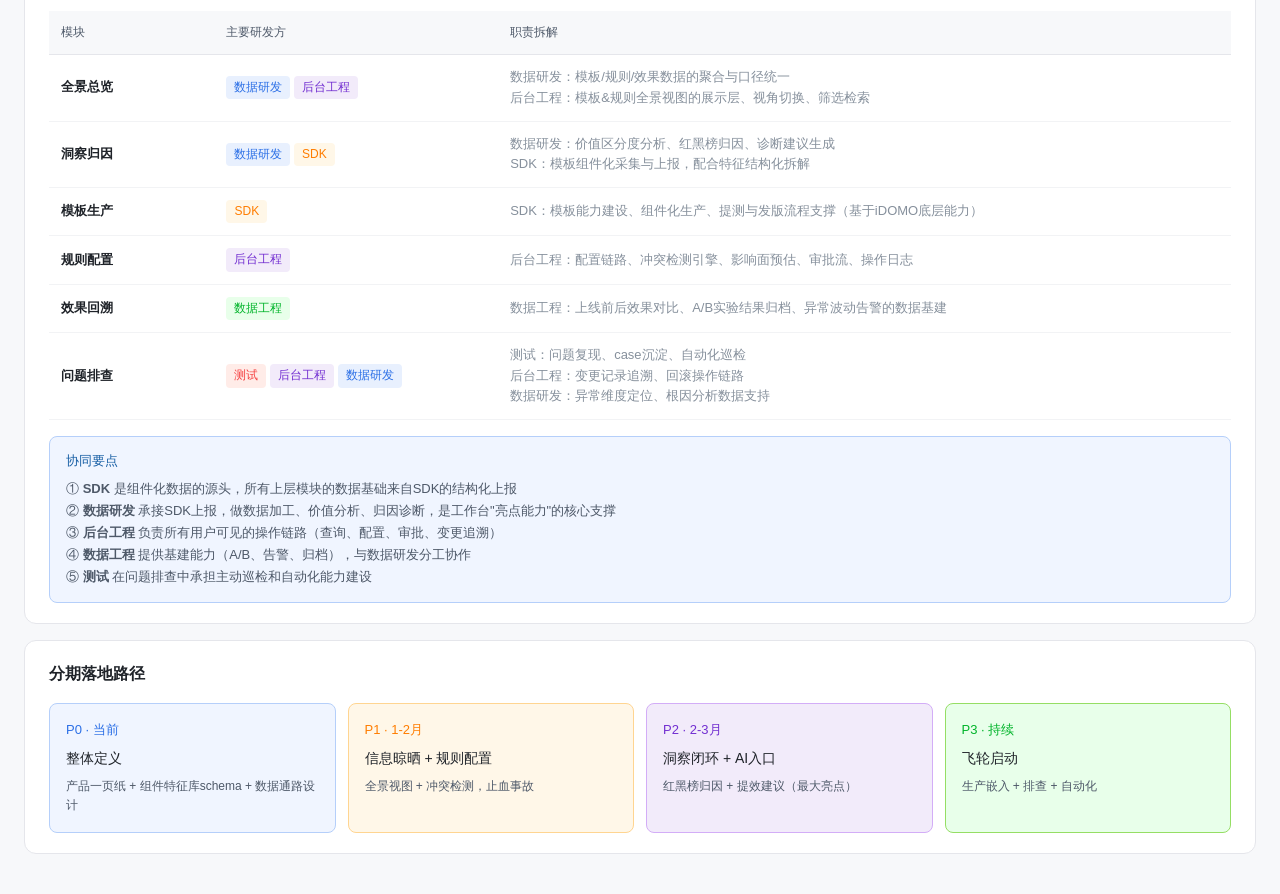
==== commit d47bcc17: "全局品牌更名：FormHub → iDOMO" ====
--- a/index.html
+++ b/index.html
@@ -2,15 +2,15 @@
 <html lang="zh-CN">
 <head>
 <meta charset="UTF-8">
-<title>FormHub · 样式生产一站式工作台</title>
+<title>iDOMO · 样式生产一站式工作台</title>
 <link rel="stylesheet" href="styles.css">
 </head>
 <body>
 
 <header class="app-header">
   <div class="app-logo">
-    <div class="app-logo-mark">F</div>
-    FormHub
+    <div class="app-logo-mark">i</div>
+    iDOMO
   </div>
   <nav class="app-nav">
     <a href="index.html" class="active">首页</a>
@@ -28,7 +28,7 @@
 <div class="container">
 
 <div class="page-hero" style="text-align: center; padding: 40px 0 32px;">
-  <h1 style="font-size: 32px; margin-bottom: 12px;">FormHub</h1>
+  <h1 style="font-size: 32px; margin-bottom: 12px;">iDOMO</h1>
   <p style="font-size: 16px; color: #4E5969;">样式生产一站式工作台 — 让商业产品工作"一处搞定"</p>
 </div>
 
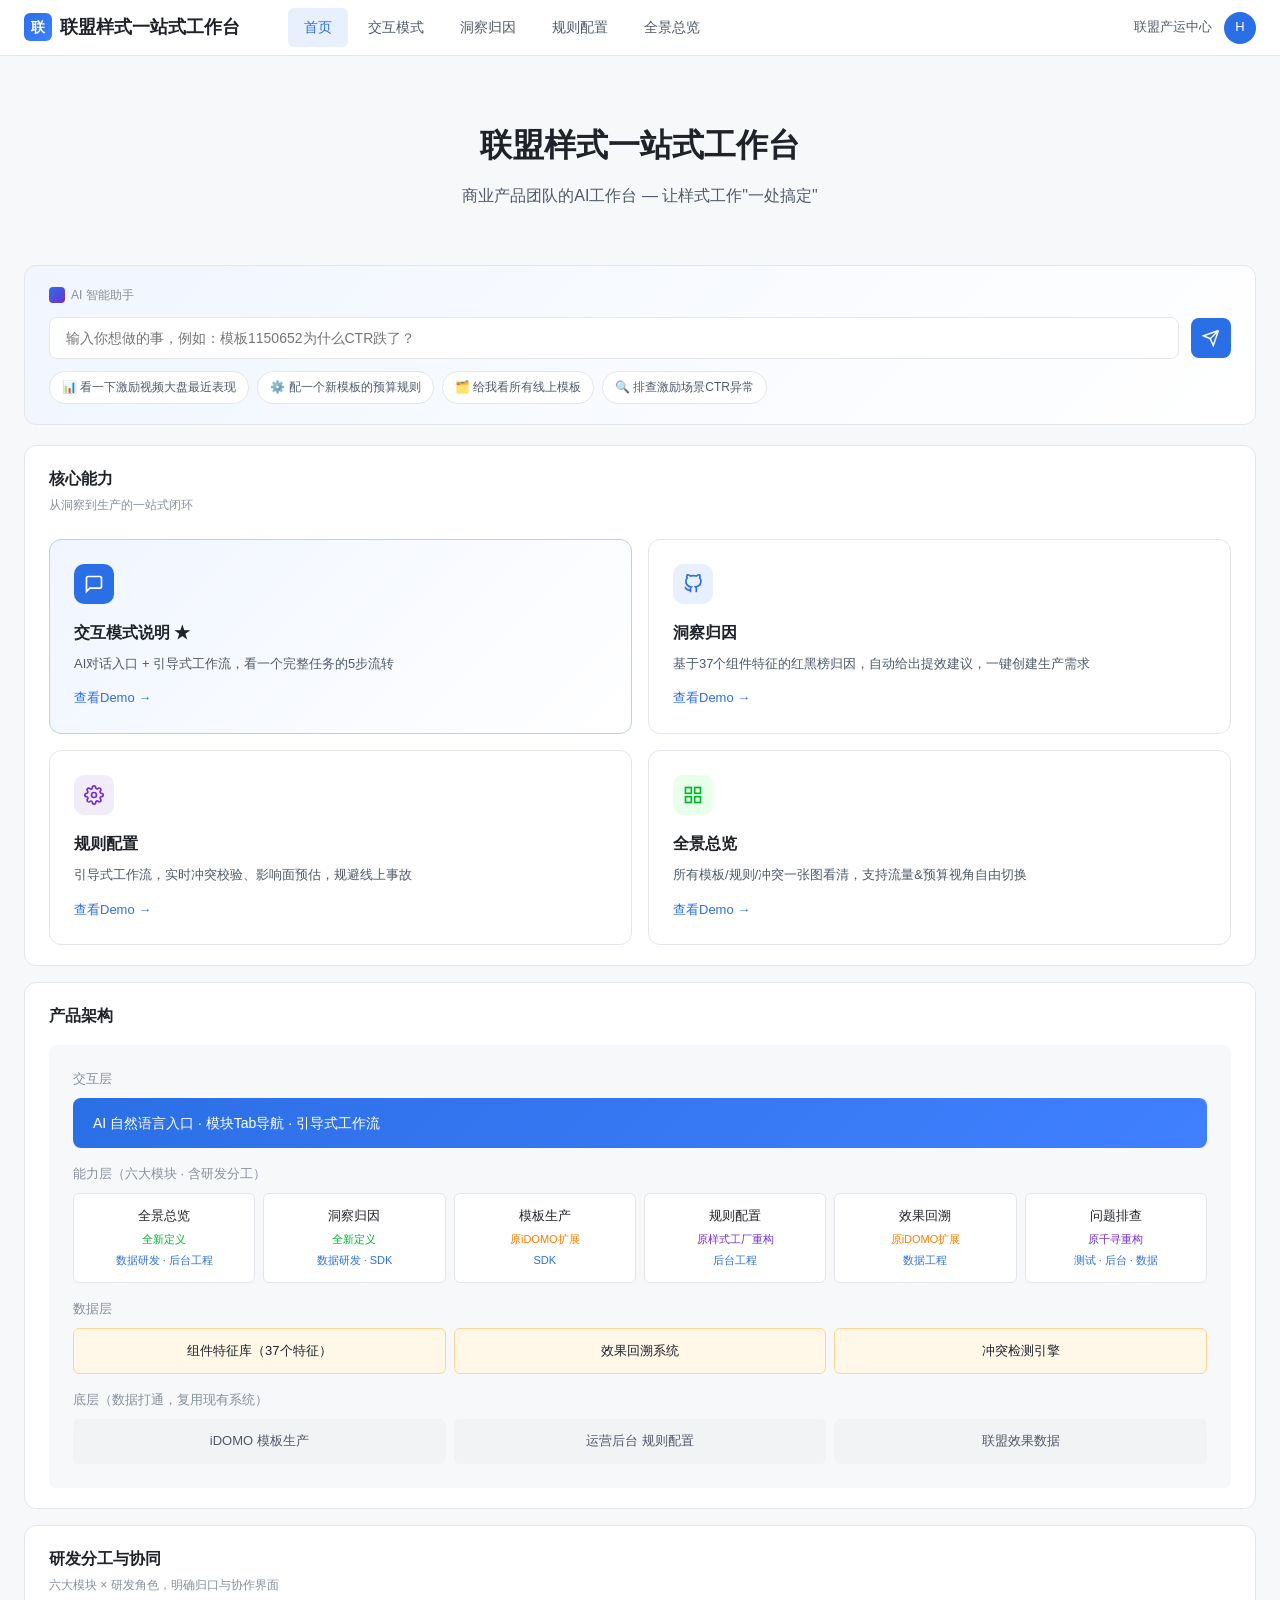
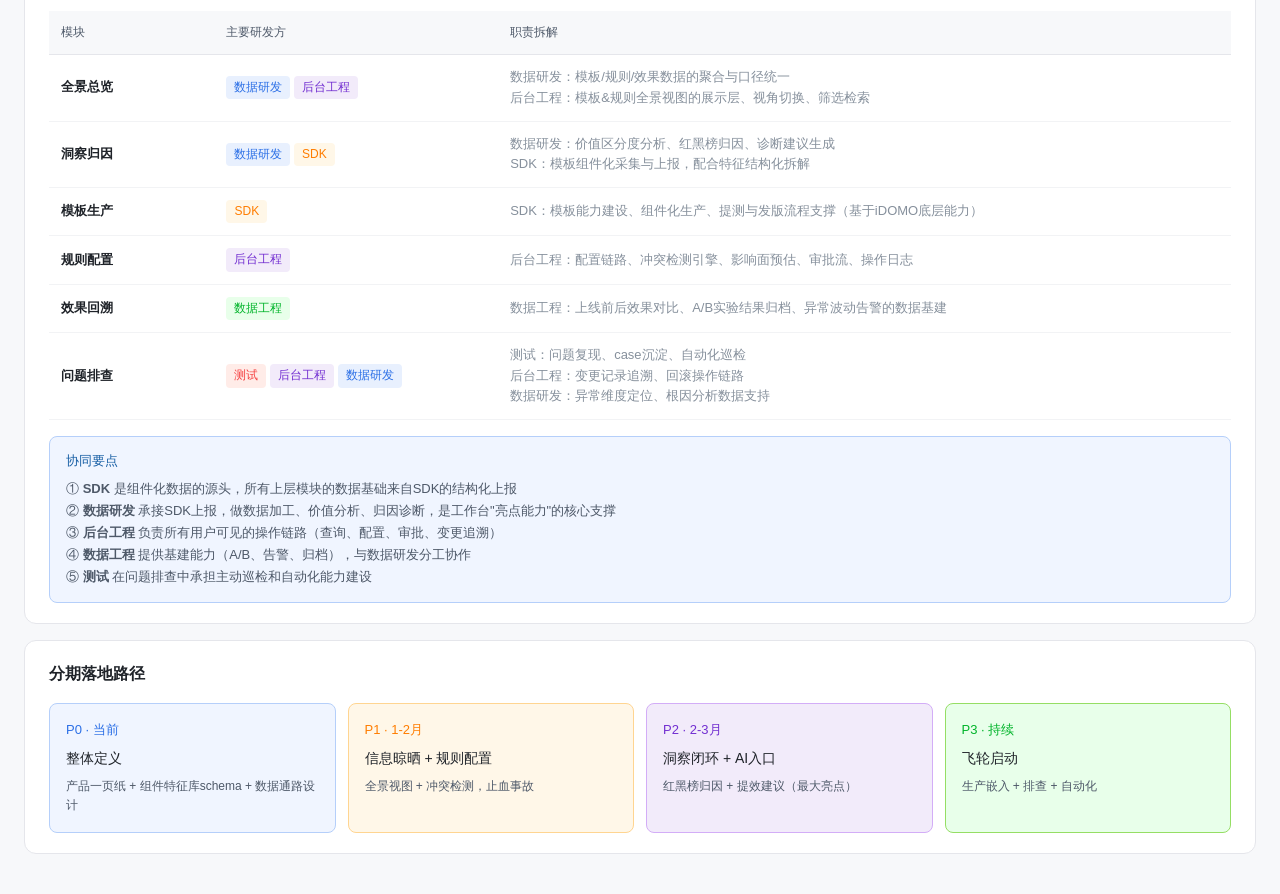
==== commit cf2d858a: "品牌更名：iDOMO → 联盟样式一站式工作台（保留iDOMO作为子系统引用）" ====
--- a/index.html
+++ b/index.html
@@ -2,15 +2,15 @@
 <html lang="zh-CN">
 <head>
 <meta charset="UTF-8">
-<title>iDOMO · 样式生产一站式工作台</title>
+<title>联盟样式一站式工作台</title>
 <link rel="stylesheet" href="styles.css">
 </head>
 <body>
 
 <header class="app-header">
   <div class="app-logo">
-    <div class="app-logo-mark">i</div>
-    iDOMO
+    <div class="app-logo-mark">联</div>
+    联盟样式一站式工作台
   </div>
   <nav class="app-nav">
     <a href="index.html" class="active">首页</a>
@@ -28,8 +28,8 @@
 <div class="container">
 
 <div class="page-hero" style="text-align: center; padding: 40px 0 32px;">
-  <h1 style="font-size: 32px; margin-bottom: 12px;">iDOMO</h1>
-  <p style="font-size: 16px; color: #4E5969;">样式生产一站式工作台 — 让商业产品工作"一处搞定"</p>
+  <h1 style="font-size: 32px; margin-bottom: 12px;">联盟样式一站式工作台</h1>
+  <p style="font-size: 16px; color: #4E5969;">商业产品团队的AI工作台 — 让样式工作"一处搞定"</p>
 </div>
 
 <div class="ai-input-card">
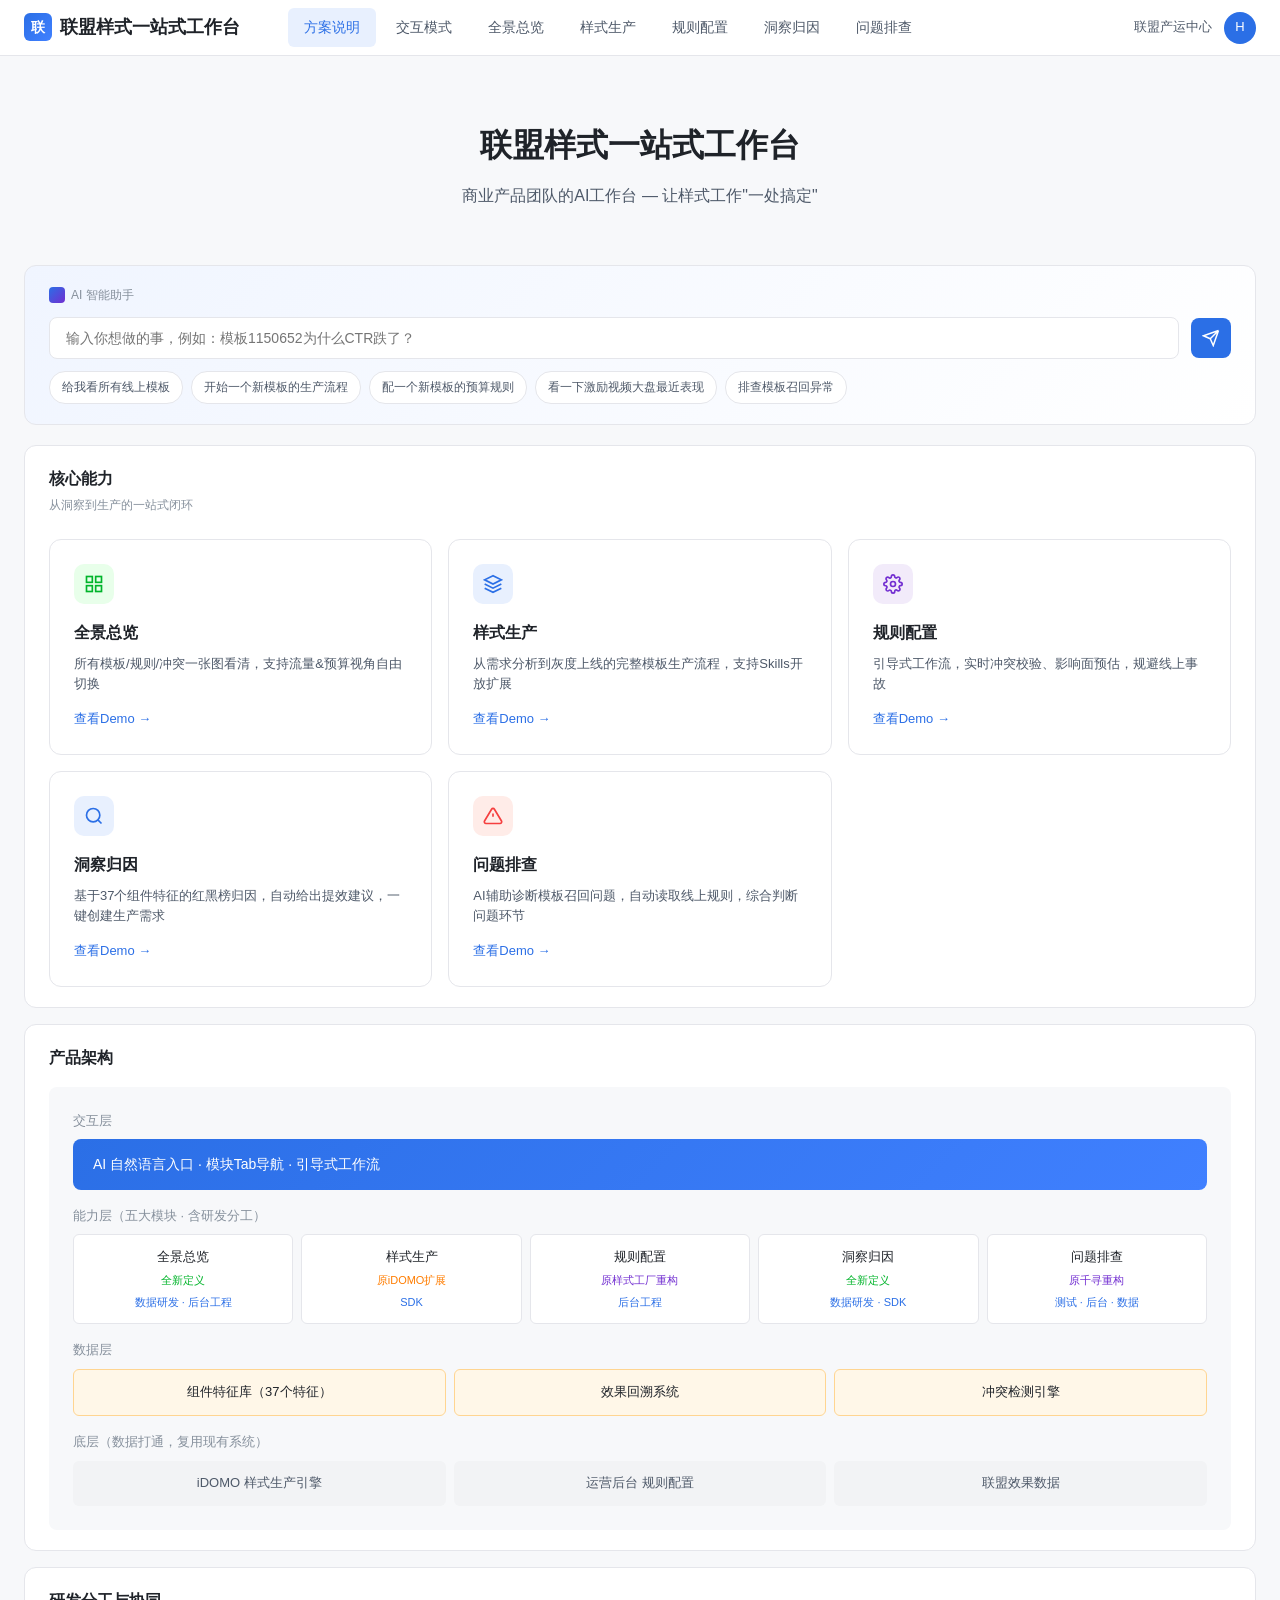
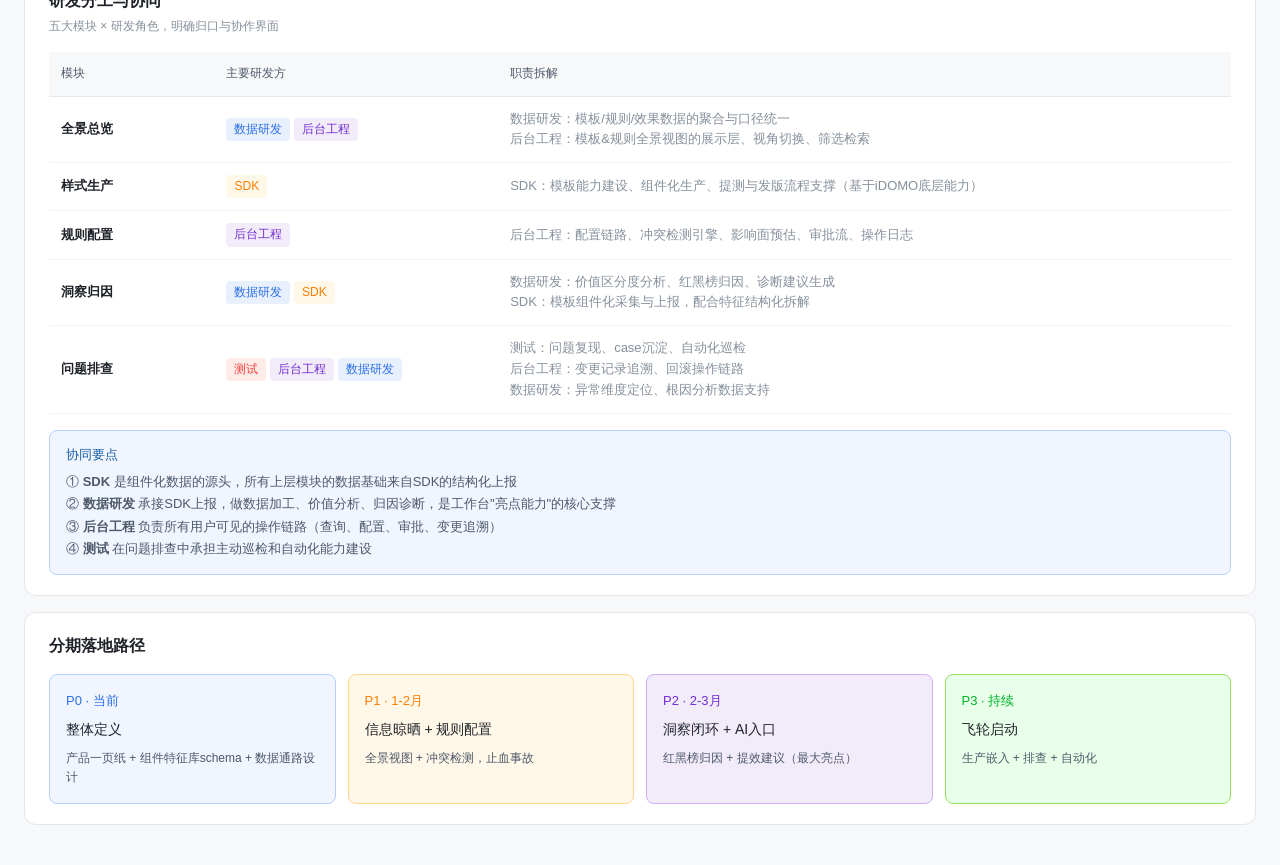
==== commit 94c40479: "重组站点结构：新增样式生产+问题排查，重写交互模式，调整导航顺序" ====
--- a/index.html
+++ b/index.html
@@ -13,11 +13,13 @@
     联盟样式一站式工作台
   </div>
   <nav class="app-nav">
-    <a href="index.html" class="active">首页</a>
+    <a href="index.html" class="active">方案说明</a>
     <a href="demo0-交互模式.html">交互模式</a>
-    <a href="demo1-洞察归因.html">洞察归因</a>
-    <a href="demo2-规则配置.html">规则配置</a>
-    <a href="demo3-全景总览.html">全景总览</a>
+    <a href="demo1-全景总览.html">全景总览</a>
+    <a href="demo2-样式生产.html">样式生产</a>
+    <a href="demo3-规则配置.html">规则配置</a>
+    <a href="demo4-洞察归因.html">洞察归因</a>
+    <a href="demo5-问题排查.html">问题排查</a>
   </nav>
   <div class="app-user">
     <span>联盟产运中心</span>
@@ -41,10 +43,11 @@
     </button>
   </div>
   <div class="ai-suggestions">
-    <span class="ai-suggestion" onclick="window.location='demo1-洞察归因.html'">📊 看一下激励视频大盘最近表现</span>
-    <span class="ai-suggestion" onclick="window.location='demo2-规则配置.html'">⚙️ 配一个新模板的预算规则</span>
-    <span class="ai-suggestion" onclick="window.location='demo3-全景总览.html'">🗂️ 给我看所有线上模板</span>
-    <span class="ai-suggestion">🔍 排查激励场景CTR异常</span>
+    <span class="ai-suggestion" onclick="window.location='demo1-全景总览.html'">给我看所有线上模板</span>
+    <span class="ai-suggestion" onclick="window.location='demo2-样式生产.html'">开始一个新模板的生产流程</span>
+    <span class="ai-suggestion" onclick="window.location='demo3-规则配置.html'">配一个新模板的预算规则</span>
+    <span class="ai-suggestion" onclick="window.location='demo4-洞察归因.html'">看一下激励视频大盘最近表现</span>
+    <span class="ai-suggestion" onclick="window.location='demo5-问题排查.html'">排查模板召回异常</span>
   </div>
 </div>
 
@@ -56,40 +59,49 @@
     </div>
   </div>
 
-  <div class="intro-grid" style="grid-template-columns: repeat(2, 1fr);">
-    <a href="demo0-交互模式.html" class="intro-card" style="border-color: #B5CFFA; background: linear-gradient(135deg, #F0F5FF 0%, #FFFFFF 100%);">
-      <div class="intro-card-icon" style="background: #2B6FE6; color: white;">
-        <svg width="20" height="20" viewBox="0 0 24 24" fill="none" stroke="currentColor" stroke-width="2"><path d="M21 15a2 2 0 0 1-2 2H7l-4 4V5a2 2 0 0 1 2-2h14a2 2 0 0 1 2 2z"/></svg>
-      </div>
-      <h3>交互模式说明 ★</h3>
-      <p>AI对话入口 + 引导式工作流，看一个完整任务的5步流转</p>
-      <span class="intro-card-link">查看Demo →</span>
-    </a>
-
-    <a href="demo1-洞察归因.html" class="intro-card">
+  <div class="intro-grid" style="grid-template-columns: repeat(3, 1fr);">
+    <a href="demo1-全景总览.html" class="intro-card">
+      <div class="intro-card-icon green">
+        <svg width="20" height="20" viewBox="0 0 24 24" fill="none" stroke="currentColor" stroke-width="2"><rect x="3" y="3" width="7" height="7"/><rect x="14" y="3" width="7" height="7"/><rect x="14" y="14" width="7" height="7"/><rect x="3" y="14" width="7" height="7"/></svg>
+      </div>
+      <h3>全景总览</h3>
+      <p>所有模板/规则/冲突一张图看清，支持流量&预算视角自由切换</p>
+      <span class="intro-card-link">查看Demo →</span>
+    </a>
+
+    <a href="demo2-样式生产.html" class="intro-card">
       <div class="intro-card-icon blue">
-        <svg width="20" height="20" viewBox="0 0 24 24" fill="none" stroke="currentColor" stroke-width="2"><path d="M9 19c-5 1.5-5-2.5-7-3m14 6v-3.87a3.37 3.37 0 0 0-.94-2.61c3.14-.35 6.44-1.54 6.44-7A5.44 5.44 0 0 0 20 4.77 5.07 5.07 0 0 0 19.91 1S18.73.65 16 2.48a13.38 13.38 0 0 0-7 0C6.27.65 5.09 1 5.09 1A5.07 5.07 0 0 0 5 4.77a5.44 5.44 0 0 0-1.5 3.78c0 5.42 3.3 6.61 6.44 7A3.37 3.37 0 0 0 9 18.13V22"/></svg>
+        <svg width="20" height="20" viewBox="0 0 24 24" fill="none" stroke="currentColor" stroke-width="2"><path d="M12 2L2 7l10 5 10-5-10-5z"/><path d="M2 17l10 5 10-5"/><path d="M2 12l10 5 10-5"/></svg>
+      </div>
+      <h3>样式生产</h3>
+      <p>从需求分析到灰度上线的完整模板生产流程，支持Skills开放扩展</p>
+      <span class="intro-card-link">查看Demo →</span>
+    </a>
+
+    <a href="demo3-规则配置.html" class="intro-card">
+      <div class="intro-card-icon purple">
+        <svg width="20" height="20" viewBox="0 0 24 24" fill="none" stroke="currentColor" stroke-width="2"><circle cx="12" cy="12" r="3"/><path d="M19.4 15a1.65 1.65 0 0 0 .33 1.82l.06.06a2 2 0 0 1 0 2.83 2 2 0 0 1-2.83 0l-.06-.06a1.65 1.65 0 0 0-1.82-.33 1.65 1.65 0 0 0-1 1.51V21a2 2 0 0 1-2 2 2 2 0 0 1-2-2v-.09A1.65 1.65 0 0 0 9 19.4a1.65 1.65 0 0 0-1.82.33l-.06.06a2 2 0 0 1-2.83 0 2 2 0 0 1 0-2.83l.06-.06a1.65 1.65 0 0 0 .33-1.82 1.65 1.65 0 0 0-1.51-1H3a2 2 0 0 1-2-2 2 2 0 0 1 2-2h.09A1.65 1.65 0 0 0 4.6 9a1.65 1.65 0 0 0-.33-1.82l-.06-.06a2 2 0 0 1 0-2.83 2 2 0 0 1 2.83 0l.06.06a1.65 1.65 0 0 0 1.82.33H9a1.65 1.65 0 0 0 1-1.51V3a2 2 0 0 1 2-2 2 2 0 0 1 2 2v.09a1.65 1.65 0 0 0 1 1.51 1.65 1.65 0 0 0 1.82-.33l.06-.06a2 2 0 0 1 2.83 0 2 2 0 0 1 0 2.83l-.06.06a1.65 1.65 0 0 0-.33 1.82V9a1.65 1.65 0 0 0 1.51 1H21a2 2 0 0 1 2 2 2 2 0 0 1-2 2h-.09a1.65 1.65 0 0 0-1.51 1z"/></svg>
+      </div>
+      <h3>规则配置</h3>
+      <p>引导式工作流，实时冲突校验、影响面预估，规避线上事故</p>
+      <span class="intro-card-link">查看Demo →</span>
+    </a>
+
+    <a href="demo4-洞察归因.html" class="intro-card">
+      <div class="intro-card-icon blue">
+        <svg width="20" height="20" viewBox="0 0 24 24" fill="none" stroke="currentColor" stroke-width="2"><circle cx="11" cy="11" r="8"/><path d="M21 21l-4.35-4.35"/></svg>
       </div>
       <h3>洞察归因</h3>
       <p>基于37个组件特征的红黑榜归因，自动给出提效建议，一键创建生产需求</p>
       <span class="intro-card-link">查看Demo →</span>
     </a>
 
-    <a href="demo2-规则配置.html" class="intro-card">
-      <div class="intro-card-icon purple">
-        <svg width="20" height="20" viewBox="0 0 24 24" fill="none" stroke="currentColor" stroke-width="2"><circle cx="12" cy="12" r="3"/><path d="M19.4 15a1.65 1.65 0 0 0 .33 1.82l.06.06a2 2 0 0 1 0 2.83 2 2 0 0 1-2.83 0l-.06-.06a1.65 1.65 0 0 0-1.82-.33 1.65 1.65 0 0 0-1 1.51V21a2 2 0 0 1-2 2 2 2 0 0 1-2-2v-.09A1.65 1.65 0 0 0 9 19.4a1.65 1.65 0 0 0-1.82.33l-.06.06a2 2 0 0 1-2.83 0 2 2 0 0 1 0-2.83l.06-.06a1.65 1.65 0 0 0 .33-1.82 1.65 1.65 0 0 0-1.51-1H3a2 2 0 0 1-2-2 2 2 0 0 1 2-2h.09A1.65 1.65 0 0 0 4.6 9a1.65 1.65 0 0 0-.33-1.82l-.06-.06a2 2 0 0 1 0-2.83 2 2 0 0 1 2.83 0l.06.06a1.65 1.65 0 0 0 1.82.33H9a1.65 1.65 0 0 0 1-1.51V3a2 2 0 0 1 2-2 2 2 0 0 1 2 2v.09a1.65 1.65 0 0 0 1 1.51 1.65 1.65 0 0 0 1.82-.33l.06-.06a2 2 0 0 1 2.83 0 2 2 0 0 1 0 2.83l-.06.06a1.65 1.65 0 0 0-.33 1.82V9a1.65 1.65 0 0 0 1.51 1H21a2 2 0 0 1 2 2 2 2 0 0 1-2 2h-.09a1.65 1.65 0 0 0-1.51 1z"/></svg>
-      </div>
-      <h3>规则配置</h3>
-      <p>引导式工作流，实时冲突校验、影响面预估，规避线上事故</p>
-      <span class="intro-card-link">查看Demo →</span>
-    </a>
-
-    <a href="demo3-全景总览.html" class="intro-card">
-      <div class="intro-card-icon green">
-        <svg width="20" height="20" viewBox="0 0 24 24" fill="none" stroke="currentColor" stroke-width="2"><rect x="3" y="3" width="7" height="7"/><rect x="14" y="3" width="7" height="7"/><rect x="14" y="14" width="7" height="7"/><rect x="3" y="14" width="7" height="7"/></svg>
-      </div>
-      <h3>全景总览</h3>
-      <p>所有模板/规则/冲突一张图看清，支持流量&预算视角自由切换</p>
+    <a href="demo5-问题排查.html" class="intro-card">
+      <div class="intro-card-icon" style="background: #FFECE8; color: #F53F3F;">
+        <svg width="20" height="20" viewBox="0 0 24 24" fill="none" stroke="currentColor" stroke-width="2"><path d="M10.29 3.86L1.82 18a2 2 0 0 0 1.71 3h16.94a2 2 0 0 0 1.71-3L13.71 3.86a2 2 0 0 0-3.42 0z"/><path d="M12 9v4M12 17h.01"/></svg>
+      </div>
+      <h3>问题排查</h3>
+      <p>AI辅助诊断模板召回问题，自动读取线上规则，综合判断问题环节</p>
       <span class="intro-card-link">查看Demo →</span>
     </a>
   </div>
@@ -109,32 +121,27 @@
     </div>
 
     <div style="margin-bottom: 16px;">
-      <div style="font-size: 13px; color: #86909C; margin-bottom: 8px;">能力层（六大模块 · 含研发分工）</div>
-      <div style="display: grid; grid-template-columns: repeat(6, 1fr); gap: 8px;">
+      <div style="font-size: 13px; color: #86909C; margin-bottom: 8px;">能力层（五大模块 · 含研发分工）</div>
+      <div style="display: grid; grid-template-columns: repeat(5, 1fr); gap: 8px;">
         <div style="background: #FFFFFF; border: 1px solid #E5E6EB; padding: 12px; border-radius: 6px; text-align: center;">
           <div style="font-size: 13px; font-weight: 500; margin-bottom: 4px;">全景总览</div>
           <div style="font-size: 11px; color: #00B42A; margin-bottom: 4px;">全新定义</div>
           <div style="font-size: 11px; color: #2B6FE6;">数据研发 · 后台工程</div>
         </div>
         <div style="background: #FFFFFF; border: 1px solid #E5E6EB; padding: 12px; border-radius: 6px; text-align: center;">
+          <div style="font-size: 13px; font-weight: 500; margin-bottom: 4px;">样式生产</div>
+          <div style="font-size: 11px; color: #FF7D00; margin-bottom: 4px;">原iDOMO扩展</div>
+          <div style="font-size: 11px; color: #2B6FE6;">SDK</div>
+        </div>
+        <div style="background: #FFFFFF; border: 1px solid #E5E6EB; padding: 12px; border-radius: 6px; text-align: center;">
+          <div style="font-size: 13px; font-weight: 500; margin-bottom: 4px;">规则配置</div>
+          <div style="font-size: 11px; color: #722ED1; margin-bottom: 4px;">原样式工厂重构</div>
+          <div style="font-size: 11px; color: #2B6FE6;">后台工程</div>
+        </div>
+        <div style="background: #FFFFFF; border: 1px solid #E5E6EB; padding: 12px; border-radius: 6px; text-align: center;">
           <div style="font-size: 13px; font-weight: 500; margin-bottom: 4px;">洞察归因</div>
           <div style="font-size: 11px; color: #00B42A; margin-bottom: 4px;">全新定义</div>
           <div style="font-size: 11px; color: #2B6FE6;">数据研发 · SDK</div>
-        </div>
-        <div style="background: #FFFFFF; border: 1px solid #E5E6EB; padding: 12px; border-radius: 6px; text-align: center;">
-          <div style="font-size: 13px; font-weight: 500; margin-bottom: 4px;">模板生产</div>
-          <div style="font-size: 11px; color: #FF7D00; margin-bottom: 4px;">原iDOMO扩展</div>
-          <div style="font-size: 11px; color: #2B6FE6;">SDK</div>
-        </div>
-        <div style="background: #FFFFFF; border: 1px solid #E5E6EB; padding: 12px; border-radius: 6px; text-align: center;">
-          <div style="font-size: 13px; font-weight: 500; margin-bottom: 4px;">规则配置</div>
-          <div style="font-size: 11px; color: #722ED1; margin-bottom: 4px;">原样式工厂重构</div>
-          <div style="font-size: 11px; color: #2B6FE6;">后台工程</div>
-        </div>
-        <div style="background: #FFFFFF; border: 1px solid #E5E6EB; padding: 12px; border-radius: 6px; text-align: center;">
-          <div style="font-size: 13px; font-weight: 500; margin-bottom: 4px;">效果回溯</div>
-          <div style="font-size: 11px; color: #FF7D00; margin-bottom: 4px;">原iDOMO扩展</div>
-          <div style="font-size: 11px; color: #2B6FE6;">数据工程</div>
         </div>
         <div style="background: #FFFFFF; border: 1px solid #E5E6EB; padding: 12px; border-radius: 6px; text-align: center;">
           <div style="font-size: 13px; font-weight: 500; margin-bottom: 4px;">问题排查</div>
@@ -156,7 +163,7 @@
     <div>
       <div style="font-size: 13px; color: #86909C; margin-bottom: 8px;">底层（数据打通，复用现有系统）</div>
       <div style="display: grid; grid-template-columns: repeat(3, 1fr); gap: 8px;">
-        <div style="background: #F2F3F5; padding: 12px; border-radius: 6px; text-align: center; font-size: 13px; color: #4E5969;">iDOMO 模板生产</div>
+        <div style="background: #F2F3F5; padding: 12px; border-radius: 6px; text-align: center; font-size: 13px; color: #4E5969;">iDOMO 样式生产引擎</div>
         <div style="background: #F2F3F5; padding: 12px; border-radius: 6px; text-align: center; font-size: 13px; color: #4E5969;">运营后台 规则配置</div>
         <div style="background: #F2F3F5; padding: 12px; border-radius: 6px; text-align: center; font-size: 13px; color: #4E5969;">联盟效果数据</div>
       </div>
@@ -168,7 +175,7 @@
   <div class="card-header">
     <div>
       <div class="card-title">研发分工与协同</div>
-      <div class="card-subtitle">六大模块 × 研发角色，明确归口与协作界面</div>
+      <div class="card-subtitle">五大模块 × 研发角色，明确归口与协作界面</div>
     </div>
   </div>
 
@@ -191,33 +198,26 @@
         <td><span class="text-secondary font-13">数据研发：模板/规则/效果数据的聚合与口径统一<br>后台工程：模板&规则全景视图的展示层、视角切换、筛选检索</span></td>
       </tr>
       <tr>
+        <td><strong>样式生产</strong></td>
+        <td>
+          <span class="tag tag-warning">SDK</span>
+        </td>
+        <td><span class="text-secondary font-13">SDK：模板能力建设、组件化生产、提测与发版流程支撑（基于iDOMO底层能力）</span></td>
+      </tr>
+      <tr>
+        <td><strong>规则配置</strong></td>
+        <td>
+          <span class="tag tag-purple">后台工程</span>
+        </td>
+        <td><span class="text-secondary font-13">后台工程：配置链路、冲突检测引擎、影响面预估、审批流、操作日志</span></td>
+      </tr>
+      <tr>
         <td><strong>洞察归因</strong></td>
         <td>
           <span class="tag tag-info">数据研发</span>
           <span class="tag tag-warning">SDK</span>
         </td>
         <td><span class="text-secondary font-13">数据研发：价值区分度分析、红黑榜归因、诊断建议生成<br>SDK：模板组件化采集与上报，配合特征结构化拆解</span></td>
-      </tr>
-      <tr>
-        <td><strong>模板生产</strong></td>
-        <td>
-          <span class="tag tag-warning">SDK</span>
-        </td>
-        <td><span class="text-secondary font-13">SDK：模板能力建设、组件化生产、提测与发版流程支撑（基于iDOMO底层能力）</span></td>
-      </tr>
-      <tr>
-        <td><strong>规则配置</strong></td>
-        <td>
-          <span class="tag tag-purple">后台工程</span>
-        </td>
-        <td><span class="text-secondary font-13">后台工程：配置链路、冲突检测引擎、影响面预估、审批流、操作日志</span></td>
-      </tr>
-      <tr>
-        <td><strong>效果回溯</strong></td>
-        <td>
-          <span class="tag tag-success">数据工程</span>
-        </td>
-        <td><span class="text-secondary font-13">数据工程：上线前后效果对比、A/B实验结果归档、异常波动告警的数据基建</span></td>
       </tr>
       <tr>
         <td><strong>问题排查</strong></td>
@@ -238,8 +238,7 @@
       ① <strong>SDK</strong> 是组件化数据的源头，所有上层模块的数据基础来自SDK的结构化上报<br>
       ② <strong>数据研发</strong> 承接SDK上报，做数据加工、价值分析、归因诊断，是工作台"亮点能力"的核心支撑<br>
       ③ <strong>后台工程</strong> 负责所有用户可见的操作链路（查询、配置、审批、变更追溯）<br>
-      ④ <strong>数据工程</strong> 提供基建能力（A/B、告警、归档），与数据研发分工协作<br>
-      ⑤ <strong>测试</strong> 在问题排查中承担主动巡检和自动化能力建设
+      ④ <strong>测试</strong> 在问题排查中承担主动巡检和自动化能力建设
     </div>
   </div>
 </div>
--- a/styles.css
+++ b/styles.css
@@ -1283,3 +1283,340 @@
   content: "✓";
   background: #00B42A;
 }
+
+/* 泳道图 */
+.swimlane-container {
+  background: #FFFFFF;
+  border: 1px solid #E5E6EB;
+  border-radius: 12px;
+  overflow-x: auto;
+  padding: 24px;
+}
+
+.swimlane-row {
+  display: flex;
+  align-items: stretch;
+  border-bottom: 1px solid #F2F3F5;
+  min-height: 72px;
+}
+
+.swimlane-row:last-child {
+  border-bottom: none;
+}
+
+.swimlane-label {
+  width: 100px;
+  flex-shrink: 0;
+  display: flex;
+  align-items: center;
+  justify-content: center;
+  font-size: 13px;
+  font-weight: 500;
+  color: #4E5969;
+  background: #F7F8FA;
+  border-right: 1px solid #F2F3F5;
+  padding: 12px 8px;
+  text-align: center;
+}
+
+.swimlane-content {
+  display: flex;
+  align-items: center;
+  gap: 8px;
+  padding: 12px 16px;
+  flex: 1;
+  min-width: 0;
+}
+
+.swimlane-step {
+  display: inline-flex;
+  align-items: center;
+  padding: 8px 14px;
+  background: #F0F5FF;
+  border: 1px solid #B5CFFA;
+  border-radius: 8px;
+  font-size: 12px;
+  color: #2B6FE6;
+  white-space: nowrap;
+  flex-shrink: 0;
+}
+
+.swimlane-step.success {
+  background: #E8FFEA;
+  border-color: #95DE64;
+  color: #00B42A;
+}
+
+.swimlane-step.purple {
+  background: #F2EBFA;
+  border-color: #D3ADF7;
+  color: #722ED1;
+}
+
+.swimlane-step.warning {
+  background: #FFF7E8;
+  border-color: #FFD591;
+  color: #FF7D00;
+}
+
+.swimlane-step.empty {
+  background: transparent;
+  border: 1px dashed #E5E6EB;
+  color: #C9CDD4;
+}
+
+.swimlane-arrow {
+  color: #C9CDD4;
+  flex-shrink: 0;
+  font-size: 14px;
+}
+
+/* Skills网格 */
+.skill-grid {
+  display: grid;
+  grid-template-columns: repeat(auto-fill, minmax(240px, 1fr));
+  gap: 12px;
+}
+
+.skill-card {
+  background: #FFFFFF;
+  border: 1px solid #E5E6EB;
+  border-radius: 10px;
+  padding: 16px;
+  transition: all 0.2s;
+}
+
+.skill-card:hover {
+  border-color: #2B6FE6;
+  box-shadow: 0 2px 8px rgba(43, 111, 230, 0.08);
+}
+
+.skill-card-title {
+  font-size: 14px;
+  font-weight: 500;
+  color: #1F2329;
+  margin-bottom: 6px;
+  display: flex;
+  align-items: center;
+  gap: 8px;
+}
+
+.skill-card-desc {
+  font-size: 12px;
+  color: #86909C;
+  margin-bottom: 10px;
+  line-height: 1.5;
+}
+
+.skill-card-meta {
+  display: flex;
+  align-items: center;
+  gap: 8px;
+  font-size: 11px;
+  color: #86909C;
+}
+
+.skill-badge {
+  display: inline-flex;
+  align-items: center;
+  padding: 2px 8px;
+  border-radius: 10px;
+  font-size: 11px;
+  font-weight: 500;
+}
+
+.skill-badge.official {
+  background: #E8F0FE;
+  color: #2B6FE6;
+}
+
+.skill-badge.community {
+  background: #F2EBFA;
+  color: #722ED1;
+}
+
+/* 工作台Mockup */
+.workspace-mockup {
+  background: #FFFFFF;
+  border: 1px solid #E5E6EB;
+  border-radius: 12px;
+  overflow: hidden;
+  box-shadow: 0 4px 20px rgba(0, 0, 0, 0.06);
+  margin-bottom: 24px;
+}
+
+.workspace-topbar {
+  background: #F7F8FA;
+  border-bottom: 1px solid #E5E6EB;
+  padding: 12px 20px;
+  display: flex;
+  align-items: center;
+  gap: 12px;
+}
+
+.workspace-body {
+  display: flex;
+  min-height: 400px;
+}
+
+.workspace-sidebar {
+  width: 260px;
+  flex-shrink: 0;
+  background: #FAFBFC;
+  border-right: 1px solid #F2F3F5;
+  padding: 16px;
+  overflow-y: auto;
+}
+
+.workspace-main {
+  flex: 1;
+  padding: 20px 24px;
+  overflow-y: auto;
+}
+
+.workspace-chat {
+  background: #F7F8FA;
+  border-radius: 10px;
+  padding: 16px;
+  margin-bottom: 16px;
+}
+
+.workspace-chat-input {
+  display: flex;
+  gap: 10px;
+  align-items: center;
+  background: #FFFFFF;
+  border: 1px solid #E5E6EB;
+  border-radius: 8px;
+  padding: 10px 14px;
+}
+
+.workspace-chat-input input {
+  flex: 1;
+  border: none;
+  outline: none;
+  font-size: 14px;
+  color: #1F2329;
+  background: transparent;
+}
+
+/* 提示框 */
+.tip-box {
+  background: #F0F5FF;
+  border: 1px solid #B5CFFA;
+  border-radius: 10px;
+  padding: 16px 20px;
+  margin-bottom: 16px;
+}
+
+.tip-box-title {
+  font-size: 14px;
+  font-weight: 500;
+  color: #185FA5;
+  margin-bottom: 8px;
+  display: flex;
+  align-items: center;
+  gap: 8px;
+}
+
+.tip-box-content {
+  font-size: 13px;
+  color: #4E5969;
+  line-height: 1.8;
+}
+
+.tip-box-content li {
+  margin-bottom: 4px;
+}
+
+/* 示例查询卡片 */
+.example-query {
+  background: #FFFFFF;
+  border: 1px solid #E5E6EB;
+  border-radius: 10px;
+  padding: 14px 18px;
+  margin-bottom: 10px;
+  cursor: pointer;
+  transition: all 0.2s;
+  font-size: 13px;
+  color: #1F2329;
+  display: flex;
+  align-items: center;
+  gap: 10px;
+}
+
+.example-query:hover {
+  border-color: #2B6FE6;
+  background: #F0F5FF;
+}
+
+.example-query-icon {
+  width: 28px;
+  height: 28px;
+  border-radius: 6px;
+  background: #E8F0FE;
+  color: #2B6FE6;
+  display: flex;
+  align-items: center;
+  justify-content: center;
+  flex-shrink: 0;
+}
+
+/* 交互模式卡片 */
+.mode-card {
+  background: #FFFFFF;
+  border: 1px solid #E5E6EB;
+  border-radius: 12px;
+  padding: 24px;
+  transition: all 0.2s;
+}
+
+.mode-card:hover {
+  border-color: #2B6FE6;
+  box-shadow: 0 2px 12px rgba(43, 111, 230, 0.06);
+}
+
+.mode-card-icon {
+  width: 44px;
+  height: 44px;
+  border-radius: 10px;
+  display: flex;
+  align-items: center;
+  justify-content: center;
+  margin-bottom: 14px;
+}
+
+.mode-card h3 {
+  font-size: 16px;
+  font-weight: 600;
+  margin-bottom: 8px;
+  color: #1F2329;
+}
+
+.mode-card p {
+  font-size: 13px;
+  color: #4E5969;
+  margin-bottom: 10px;
+  line-height: 1.6;
+}
+
+.mode-card-examples {
+  font-size: 12px;
+  color: #86909C;
+  line-height: 1.7;
+}
+
+/* Section标题 */
+.section-title {
+  font-size: 20px;
+  font-weight: 600;
+  color: #1F2329;
+  margin-bottom: 16px;
+  padding-top: 24px;
+}
+
+.section-desc {
+  font-size: 14px;
+  color: #4E5969;
+  margin-bottom: 20px;
+}
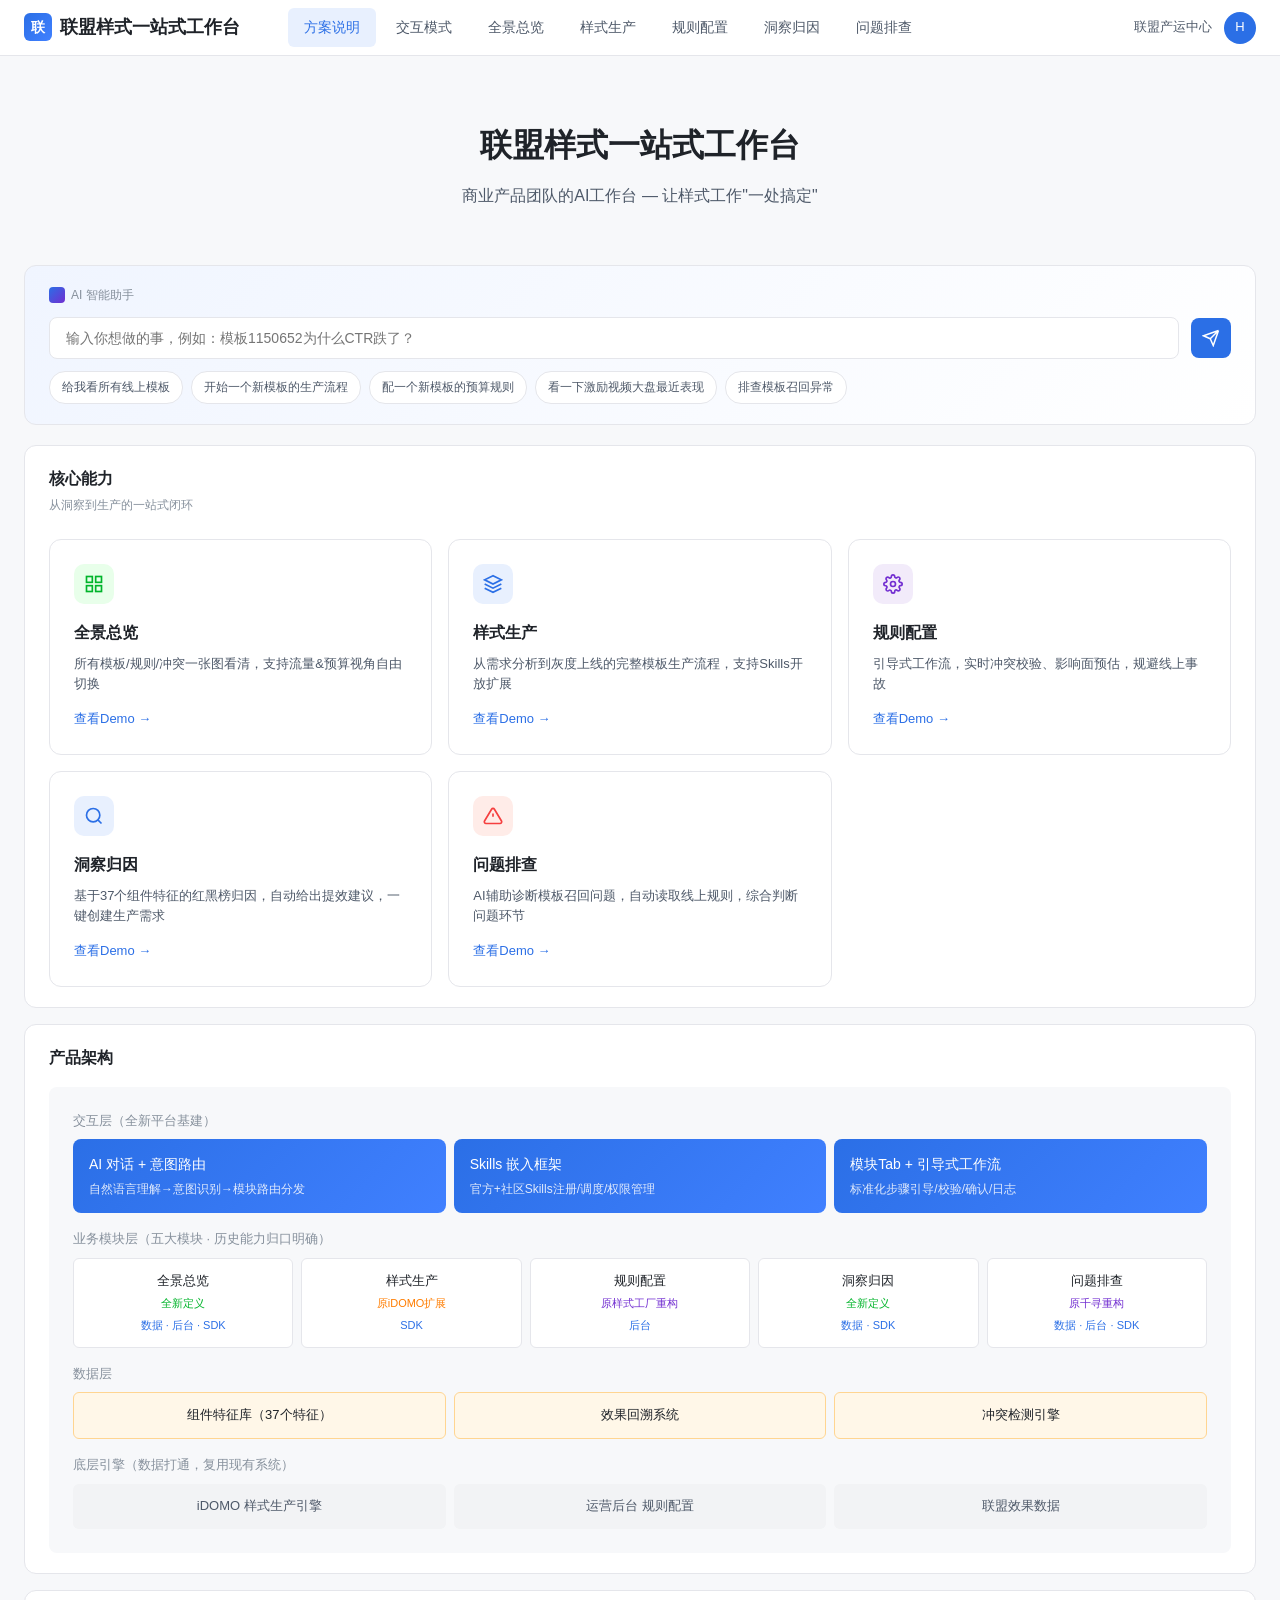
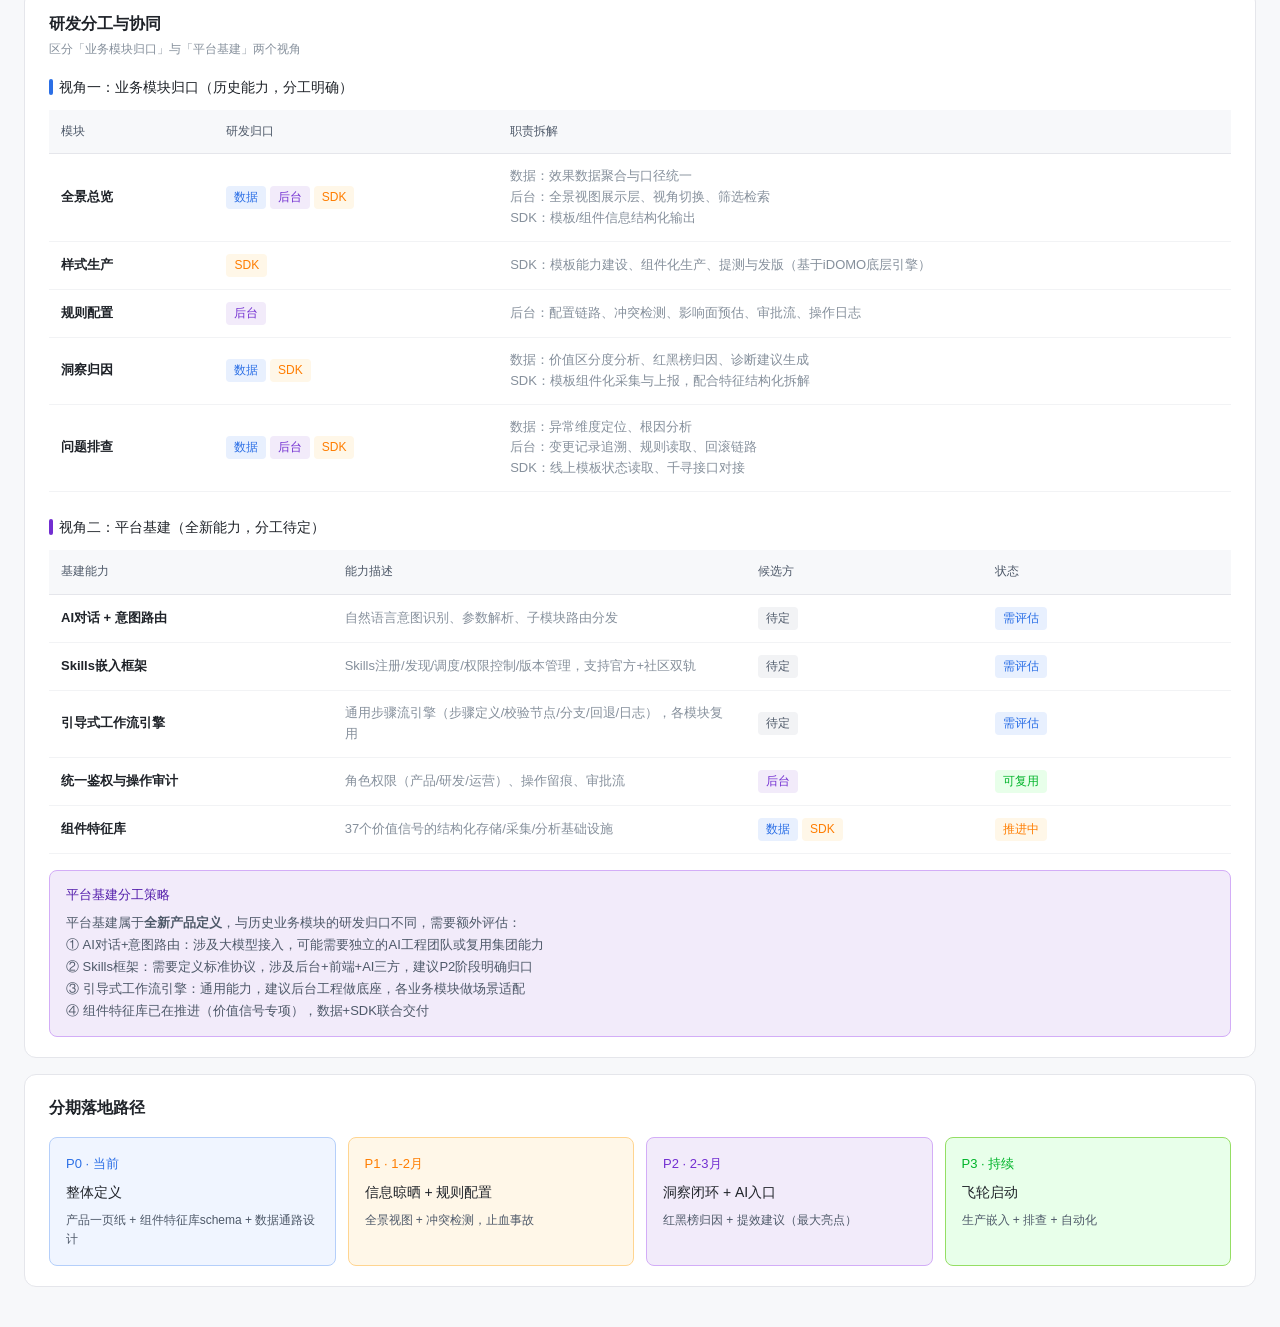
==== commit 3a6365a9: "产品架构重构：区分业务模块归口(明确) vs 平台基建(待定)两个视角" ====
--- a/index.html
+++ b/index.html
@@ -114,19 +114,30 @@
 
   <div style="background: #F7F8FA; border-radius: 8px; padding: 24px;">
     <div style="margin-bottom: 16px;">
-      <div style="font-size: 13px; color: #86909C; margin-bottom: 8px;">交互层</div>
-      <div style="background: linear-gradient(135deg, #2B6FE6 0%, #4080FF 100%); color: white; padding: 14px 20px; border-radius: 8px; font-weight: 500;">
-        AI 自然语言入口 · 模块Tab导航 · 引导式工作流
+      <div style="font-size: 13px; color: #86909C; margin-bottom: 8px;">交互层（全新平台基建）</div>
+      <div style="display: grid; grid-template-columns: repeat(3, 1fr); gap: 8px;">
+        <div style="background: linear-gradient(135deg, #2B6FE6 0%, #4080FF 100%); color: white; padding: 14px 16px; border-radius: 8px;">
+          <div style="font-weight: 500; margin-bottom: 4px;">AI 对话 + 意图路由</div>
+          <div style="font-size: 12px; opacity: 0.85;">自然语言理解→意图识别→模块路由分发</div>
+        </div>
+        <div style="background: linear-gradient(135deg, #2B6FE6 0%, #4080FF 100%); color: white; padding: 14px 16px; border-radius: 8px;">
+          <div style="font-weight: 500; margin-bottom: 4px;">Skills 嵌入框架</div>
+          <div style="font-size: 12px; opacity: 0.85;">官方+社区Skills注册/调度/权限管理</div>
+        </div>
+        <div style="background: linear-gradient(135deg, #2B6FE6 0%, #4080FF 100%); color: white; padding: 14px 16px; border-radius: 8px;">
+          <div style="font-weight: 500; margin-bottom: 4px;">模块Tab + 引导式工作流</div>
+          <div style="font-size: 12px; opacity: 0.85;">标准化步骤引导/校验/确认/日志</div>
+        </div>
       </div>
     </div>
 
     <div style="margin-bottom: 16px;">
-      <div style="font-size: 13px; color: #86909C; margin-bottom: 8px;">能力层（五大模块 · 含研发分工）</div>
+      <div style="font-size: 13px; color: #86909C; margin-bottom: 8px;">业务模块层（五大模块 · 历史能力归口明确）</div>
       <div style="display: grid; grid-template-columns: repeat(5, 1fr); gap: 8px;">
         <div style="background: #FFFFFF; border: 1px solid #E5E6EB; padding: 12px; border-radius: 6px; text-align: center;">
           <div style="font-size: 13px; font-weight: 500; margin-bottom: 4px;">全景总览</div>
           <div style="font-size: 11px; color: #00B42A; margin-bottom: 4px;">全新定义</div>
-          <div style="font-size: 11px; color: #2B6FE6;">数据研发 · 后台工程</div>
+          <div style="font-size: 11px; color: #2B6FE6;">数据 · 后台 · SDK</div>
         </div>
         <div style="background: #FFFFFF; border: 1px solid #E5E6EB; padding: 12px; border-radius: 6px; text-align: center;">
           <div style="font-size: 13px; font-weight: 500; margin-bottom: 4px;">样式生产</div>
@@ -136,17 +147,17 @@
         <div style="background: #FFFFFF; border: 1px solid #E5E6EB; padding: 12px; border-radius: 6px; text-align: center;">
           <div style="font-size: 13px; font-weight: 500; margin-bottom: 4px;">规则配置</div>
           <div style="font-size: 11px; color: #722ED1; margin-bottom: 4px;">原样式工厂重构</div>
-          <div style="font-size: 11px; color: #2B6FE6;">后台工程</div>
+          <div style="font-size: 11px; color: #2B6FE6;">后台</div>
         </div>
         <div style="background: #FFFFFF; border: 1px solid #E5E6EB; padding: 12px; border-radius: 6px; text-align: center;">
           <div style="font-size: 13px; font-weight: 500; margin-bottom: 4px;">洞察归因</div>
           <div style="font-size: 11px; color: #00B42A; margin-bottom: 4px;">全新定义</div>
-          <div style="font-size: 11px; color: #2B6FE6;">数据研发 · SDK</div>
+          <div style="font-size: 11px; color: #2B6FE6;">数据 · SDK</div>
         </div>
         <div style="background: #FFFFFF; border: 1px solid #E5E6EB; padding: 12px; border-radius: 6px; text-align: center;">
           <div style="font-size: 13px; font-weight: 500; margin-bottom: 4px;">问题排查</div>
           <div style="font-size: 11px; color: #722ED1; margin-bottom: 4px;">原千寻重构</div>
-          <div style="font-size: 11px; color: #2B6FE6;">测试 · 后台 · 数据</div>
+          <div style="font-size: 11px; color: #2B6FE6;">数据 · 后台 · SDK</div>
         </div>
       </div>
     </div>
@@ -161,7 +172,7 @@
     </div>
 
     <div>
-      <div style="font-size: 13px; color: #86909C; margin-bottom: 8px;">底层（数据打通，复用现有系统）</div>
+      <div style="font-size: 13px; color: #86909C; margin-bottom: 8px;">底层引擎（数据打通，复用现有系统）</div>
       <div style="display: grid; grid-template-columns: repeat(3, 1fr); gap: 8px;">
         <div style="background: #F2F3F5; padding: 12px; border-radius: 6px; text-align: center; font-size: 13px; color: #4E5969;">iDOMO 样式生产引擎</div>
         <div style="background: #F2F3F5; padding: 12px; border-radius: 6px; text-align: center; font-size: 13px; color: #4E5969;">运营后台 规则配置</div>
@@ -175,16 +186,21 @@
   <div class="card-header">
     <div>
       <div class="card-title">研发分工与协同</div>
-      <div class="card-subtitle">五大模块 × 研发角色，明确归口与协作界面</div>
-    </div>
-  </div>
-
-  <div class="table-wrap">
+      <div class="card-subtitle">区分「业务模块归口」与「平台基建」两个视角</div>
+    </div>
+  </div>
+
+  <div style="font-size: 14px; font-weight: 500; margin-bottom: 12px; display: flex; align-items: center; gap: 6px;">
+    <span style="display: inline-block; width: 4px; height: 16px; background: #2B6FE6; border-radius: 2px;"></span>
+    视角一：业务模块归口（历史能力，分工明确）
+  </div>
+
+  <div class="table-wrap" style="margin-bottom: 24px;">
     <table class="table">
       <thead>
       <tr>
         <th style="width: 14%;">模块</th>
-        <th style="width: 24%;">主要研发方</th>
+        <th style="width: 24%;">研发归口</th>
         <th>职责拆解</th>
       </tr>
       </thead>
@@ -192,53 +208,108 @@
       <tr>
         <td><strong>全景总览</strong></td>
         <td>
-          <span class="tag tag-info">数据研发</span>
-          <span class="tag tag-purple">后台工程</span>
-        </td>
-        <td><span class="text-secondary font-13">数据研发：模板/规则/效果数据的聚合与口径统一<br>后台工程：模板&规则全景视图的展示层、视角切换、筛选检索</span></td>
+          <span class="tag tag-info">数据</span>
+          <span class="tag tag-purple">后台</span>
+          <span class="tag tag-warning">SDK</span>
+        </td>
+        <td><span class="text-secondary font-13">数据：效果数据聚合与口径统一<br>后台：全景视图展示层、视角切换、筛选检索<br>SDK：模板/组件信息结构化输出</span></td>
       </tr>
       <tr>
         <td><strong>样式生产</strong></td>
         <td>
           <span class="tag tag-warning">SDK</span>
         </td>
-        <td><span class="text-secondary font-13">SDK：模板能力建设、组件化生产、提测与发版流程支撑（基于iDOMO底层能力）</span></td>
+        <td><span class="text-secondary font-13">SDK：模板能力建设、组件化生产、提测与发版（基于iDOMO底层引擎）</span></td>
       </tr>
       <tr>
         <td><strong>规则配置</strong></td>
         <td>
-          <span class="tag tag-purple">后台工程</span>
-        </td>
-        <td><span class="text-secondary font-13">后台工程：配置链路、冲突检测引擎、影响面预估、审批流、操作日志</span></td>
+          <span class="tag tag-purple">后台</span>
+        </td>
+        <td><span class="text-secondary font-13">后台：配置链路、冲突检测、影响面预估、审批流、操作日志</span></td>
       </tr>
       <tr>
         <td><strong>洞察归因</strong></td>
         <td>
-          <span class="tag tag-info">数据研发</span>
-          <span class="tag tag-warning">SDK</span>
-        </td>
-        <td><span class="text-secondary font-13">数据研发：价值区分度分析、红黑榜归因、诊断建议生成<br>SDK：模板组件化采集与上报，配合特征结构化拆解</span></td>
+          <span class="tag tag-info">数据</span>
+          <span class="tag tag-warning">SDK</span>
+        </td>
+        <td><span class="text-secondary font-13">数据：价值区分度分析、红黑榜归因、诊断建议生成<br>SDK：模板组件化采集与上报，配合特征结构化拆解</span></td>
       </tr>
       <tr>
         <td><strong>问题排查</strong></td>
         <td>
-          <span class="tag tag-danger">测试</span>
-          <span class="tag tag-purple">后台工程</span>
-          <span class="tag tag-info">数据研发</span>
-        </td>
-        <td><span class="text-secondary font-13">测试：问题复现、case沉淀、自动化巡检<br>后台工程：变更记录追溯、回滚操作链路<br>数据研发：异常维度定位、根因分析数据支持</span></td>
+          <span class="tag tag-info">数据</span>
+          <span class="tag tag-purple">后台</span>
+          <span class="tag tag-warning">SDK</span>
+        </td>
+        <td><span class="text-secondary font-13">数据：异常维度定位、根因分析<br>后台：变更记录追溯、规则读取、回滚链路<br>SDK：线上模板状态读取、千寻接口对接</span></td>
       </tr>
       </tbody>
     </table>
   </div>
 
-  <div style="background: #F0F5FF; border: 1px solid #B5CFFA; border-radius: 8px; padding: 14px 16px; margin-top: 16px;">
-    <div style="font-size: 13px; color: #185FA5; font-weight: 500; margin-bottom: 6px;">协同要点</div>
+  <div style="font-size: 14px; font-weight: 500; margin-bottom: 12px; display: flex; align-items: center; gap: 6px;">
+    <span style="display: inline-block; width: 4px; height: 16px; background: #722ED1; border-radius: 2px;"></span>
+    视角二：平台基建（全新能力，分工待定）
+  </div>
+
+  <div class="table-wrap" style="margin-bottom: 16px;">
+    <table class="table">
+      <thead>
+      <tr>
+        <th style="width: 24%;">基建能力</th>
+        <th style="width: 35%;">能力描述</th>
+        <th style="width: 20%;">候选方</th>
+        <th>状态</th>
+      </tr>
+      </thead>
+      <tbody>
+      <tr>
+        <td><strong>AI对话 + 意图路由</strong></td>
+        <td><span class="text-secondary font-13">自然语言意图识别、参数解析、子模块路由分发</span></td>
+        <td><span class="tag tag-default">待定</span></td>
+        <td><span class="tag tag-info">需评估</span></td>
+      </tr>
+      <tr>
+        <td><strong>Skills嵌入框架</strong></td>
+        <td><span class="text-secondary font-13">Skills注册/发现/调度/权限控制/版本管理，支持官方+社区双轨</span></td>
+        <td><span class="tag tag-default">待定</span></td>
+        <td><span class="tag tag-info">需评估</span></td>
+      </tr>
+      <tr>
+        <td><strong>引导式工作流引擎</strong></td>
+        <td><span class="text-secondary font-13">通用步骤流引擎（步骤定义/校验节点/分支/回退/日志），各模块复用</span></td>
+        <td><span class="tag tag-default">待定</span></td>
+        <td><span class="tag tag-info">需评估</span></td>
+      </tr>
+      <tr>
+        <td><strong>统一鉴权与操作审计</strong></td>
+        <td><span class="text-secondary font-13">角色权限（产品/研发/运营）、操作留痕、审批流</span></td>
+        <td><span class="tag tag-purple">后台</span></td>
+        <td><span class="tag tag-success">可复用</span></td>
+      </tr>
+      <tr>
+        <td><strong>组件特征库</strong></td>
+        <td><span class="text-secondary font-13">37个价值信号的结构化存储/采集/分析基础设施</span></td>
+        <td>
+          <span class="tag tag-info">数据</span>
+          <span class="tag tag-warning">SDK</span>
+        </td>
+        <td><span class="tag tag-warning">推进中</span></td>
+      </tr>
+      </tbody>
+    </table>
+  </div>
+
+  <div style="background: #F2EBFA; border: 1px solid #D3ADF7; border-radius: 8px; padding: 14px 16px;">
+    <div style="font-size: 13px; color: #531DAB; font-weight: 500; margin-bottom: 6px;">平台基建分工策略</div>
     <div style="font-size: 13px; color: #4E5969; line-height: 1.7;">
-      ① <strong>SDK</strong> 是组件化数据的源头，所有上层模块的数据基础来自SDK的结构化上报<br>
-      ② <strong>数据研发</strong> 承接SDK上报，做数据加工、价值分析、归因诊断，是工作台"亮点能力"的核心支撑<br>
-      ③ <strong>后台工程</strong> 负责所有用户可见的操作链路（查询、配置、审批、变更追溯）<br>
-      ④ <strong>测试</strong> 在问题排查中承担主动巡检和自动化能力建设
+      平台基建属于<strong>全新产品定义</strong>，与历史业务模块的研发归口不同，需要额外评估：<br>
+      ① AI对话+意图路由：涉及大模型接入，可能需要独立的AI工程团队或复用集团能力<br>
+      ② Skills框架：需要定义标准协议，涉及后台+前端+AI三方，建议P2阶段明确归口<br>
+      ③ 引导式工作流引擎：通用能力，建议后台工程做底座，各业务模块做场景适配<br>
+      ④ 组件特征库已在推进（价值信号专项），数据+SDK联合交付
     </div>
   </div>
 </div>
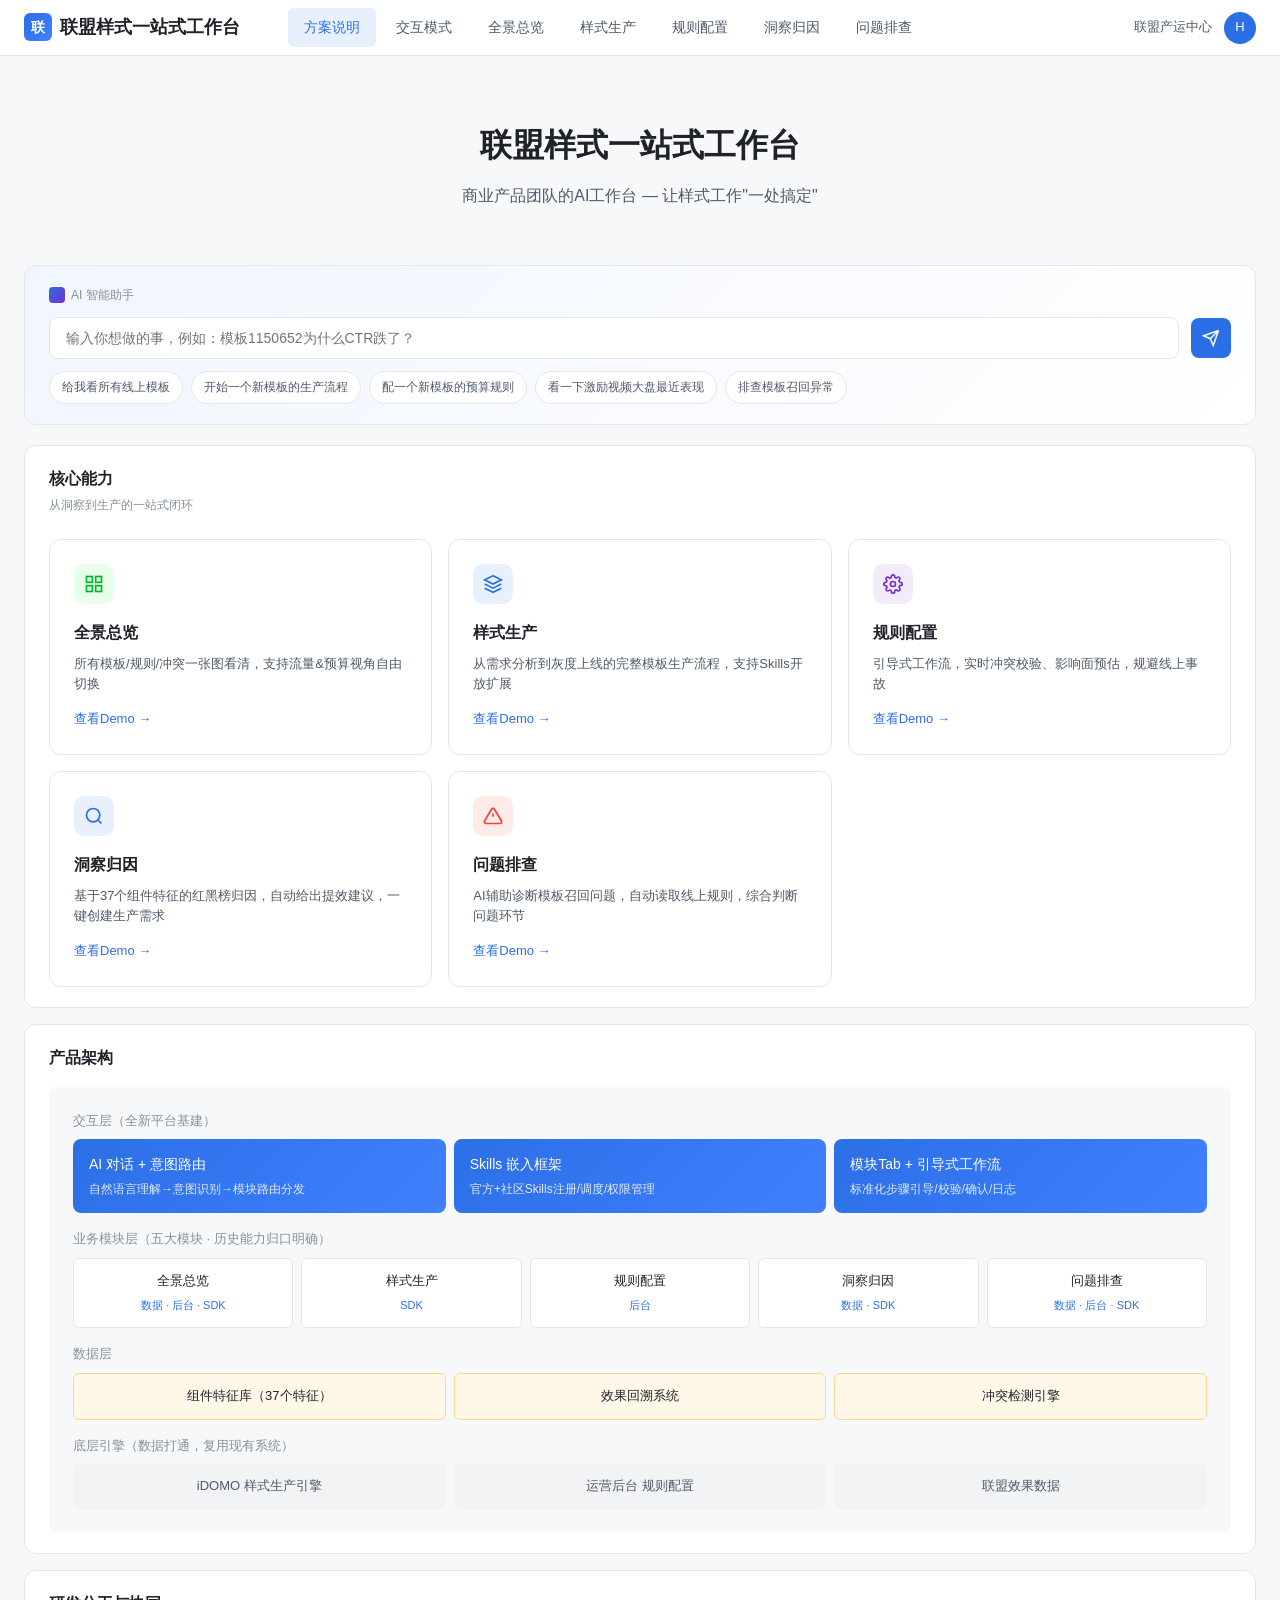
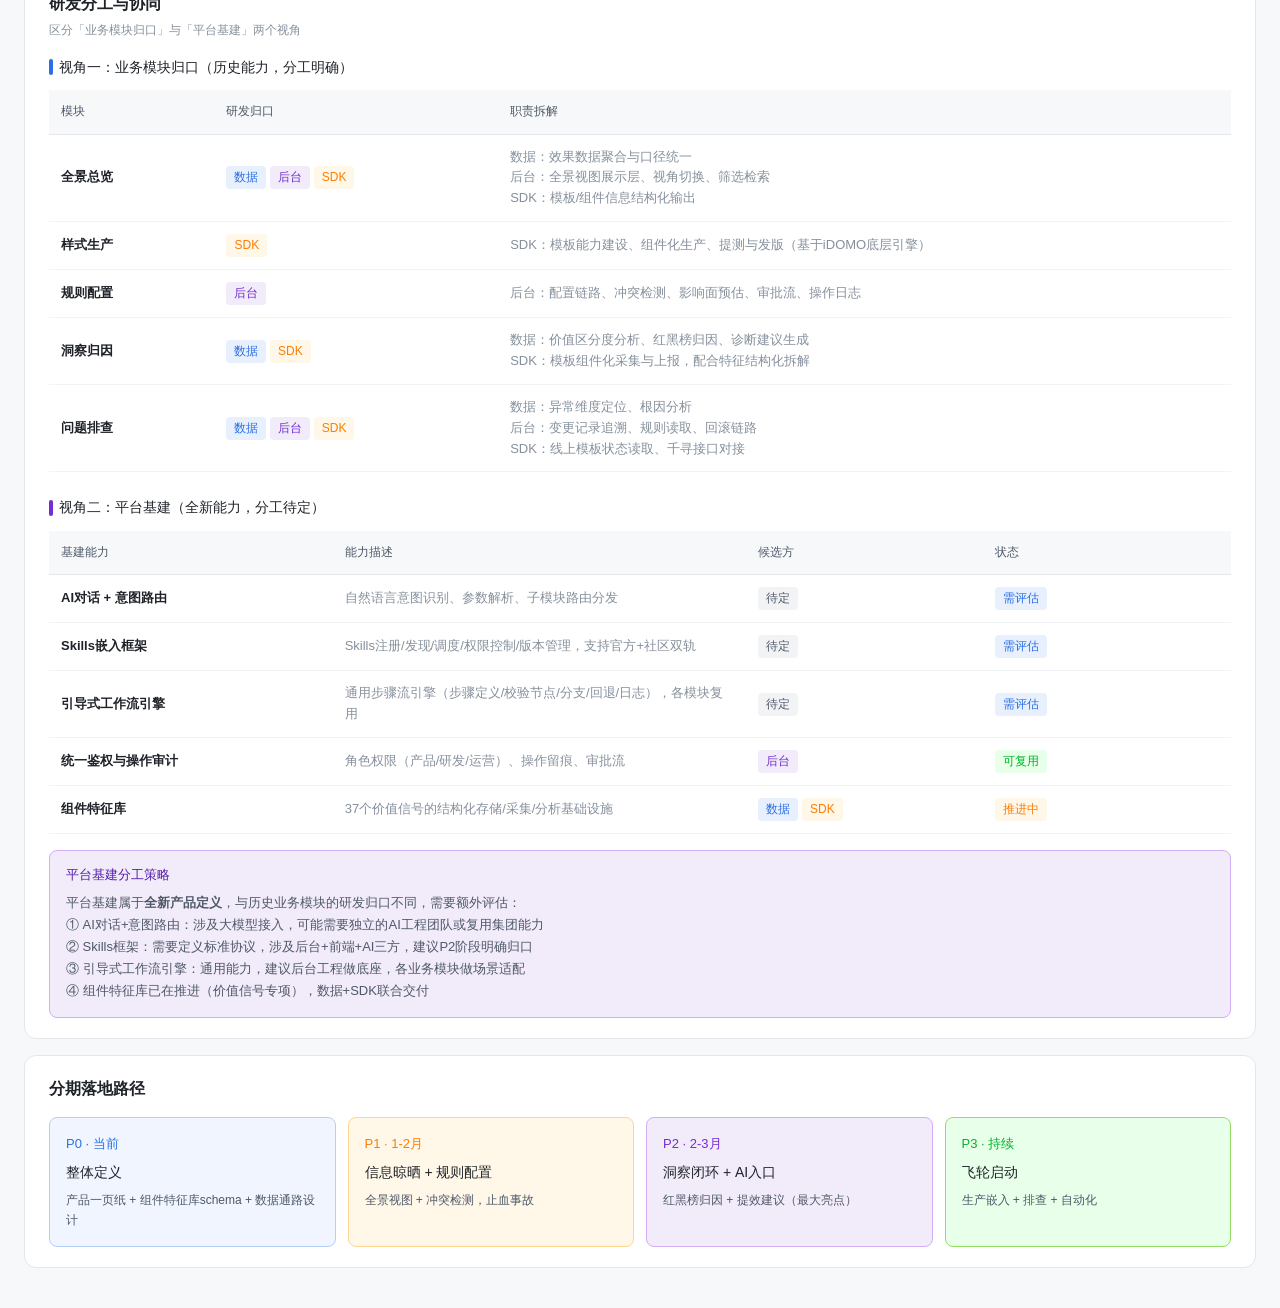
==== commit 4f7ad49a: "业务模块层去掉历史来源标签，只保留研发分工" ====
--- a/index.html
+++ b/index.html
@@ -135,28 +135,23 @@
       <div style="font-size: 13px; color: #86909C; margin-bottom: 8px;">业务模块层（五大模块 · 历史能力归口明确）</div>
       <div style="display: grid; grid-template-columns: repeat(5, 1fr); gap: 8px;">
         <div style="background: #FFFFFF; border: 1px solid #E5E6EB; padding: 12px; border-radius: 6px; text-align: center;">
-          <div style="font-size: 13px; font-weight: 500; margin-bottom: 4px;">全景总览</div>
-          <div style="font-size: 11px; color: #00B42A; margin-bottom: 4px;">全新定义</div>
+          <div style="font-size: 13px; font-weight: 500; margin-bottom: 6px;">全景总览</div>
           <div style="font-size: 11px; color: #2B6FE6;">数据 · 后台 · SDK</div>
         </div>
         <div style="background: #FFFFFF; border: 1px solid #E5E6EB; padding: 12px; border-radius: 6px; text-align: center;">
-          <div style="font-size: 13px; font-weight: 500; margin-bottom: 4px;">样式生产</div>
-          <div style="font-size: 11px; color: #FF7D00; margin-bottom: 4px;">原iDOMO扩展</div>
+          <div style="font-size: 13px; font-weight: 500; margin-bottom: 6px;">样式生产</div>
           <div style="font-size: 11px; color: #2B6FE6;">SDK</div>
         </div>
         <div style="background: #FFFFFF; border: 1px solid #E5E6EB; padding: 12px; border-radius: 6px; text-align: center;">
-          <div style="font-size: 13px; font-weight: 500; margin-bottom: 4px;">规则配置</div>
-          <div style="font-size: 11px; color: #722ED1; margin-bottom: 4px;">原样式工厂重构</div>
+          <div style="font-size: 13px; font-weight: 500; margin-bottom: 6px;">规则配置</div>
           <div style="font-size: 11px; color: #2B6FE6;">后台</div>
         </div>
         <div style="background: #FFFFFF; border: 1px solid #E5E6EB; padding: 12px; border-radius: 6px; text-align: center;">
-          <div style="font-size: 13px; font-weight: 500; margin-bottom: 4px;">洞察归因</div>
-          <div style="font-size: 11px; color: #00B42A; margin-bottom: 4px;">全新定义</div>
+          <div style="font-size: 13px; font-weight: 500; margin-bottom: 6px;">洞察归因</div>
           <div style="font-size: 11px; color: #2B6FE6;">数据 · SDK</div>
         </div>
         <div style="background: #FFFFFF; border: 1px solid #E5E6EB; padding: 12px; border-radius: 6px; text-align: center;">
-          <div style="font-size: 13px; font-weight: 500; margin-bottom: 4px;">问题排查</div>
-          <div style="font-size: 11px; color: #722ED1; margin-bottom: 4px;">原千寻重构</div>
+          <div style="font-size: 13px; font-weight: 500; margin-bottom: 6px;">问题排查</div>
           <div style="font-size: 11px; color: #2B6FE6;">数据 · 后台 · SDK</div>
         </div>
       </div>
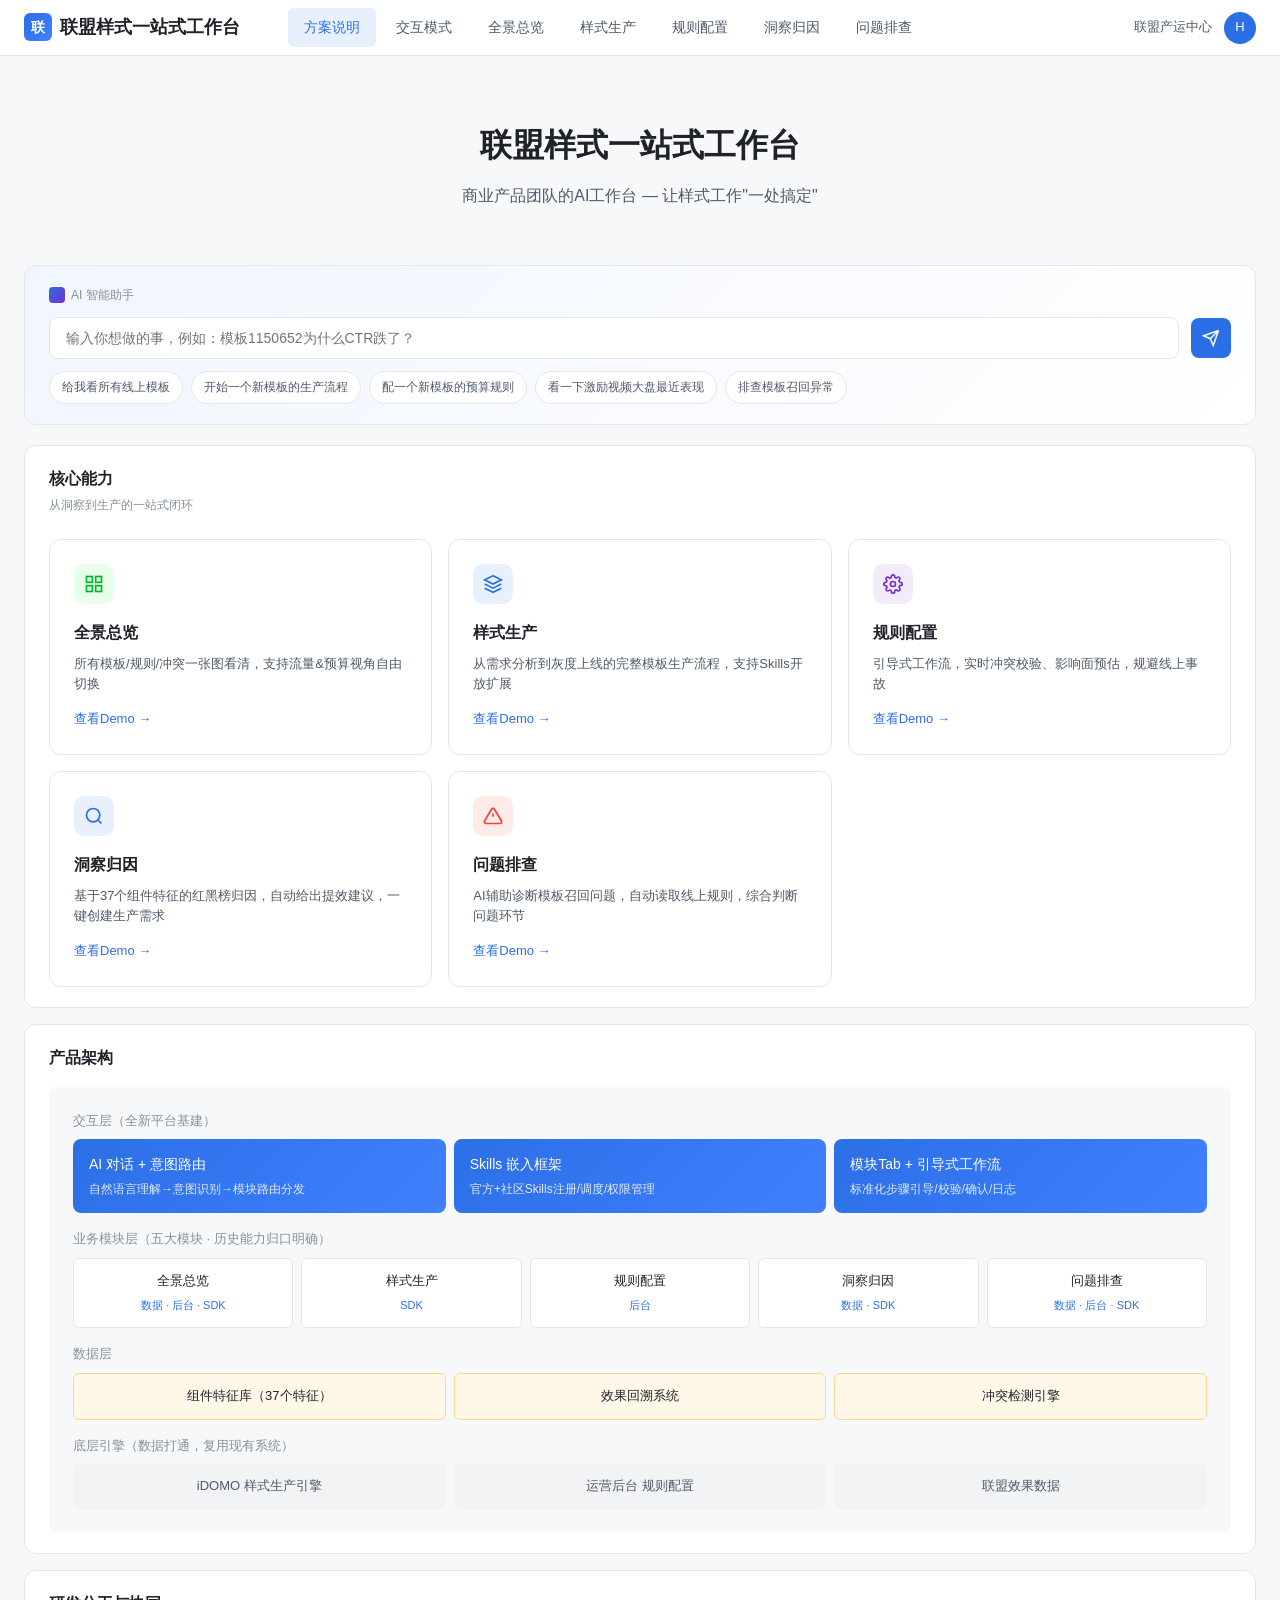
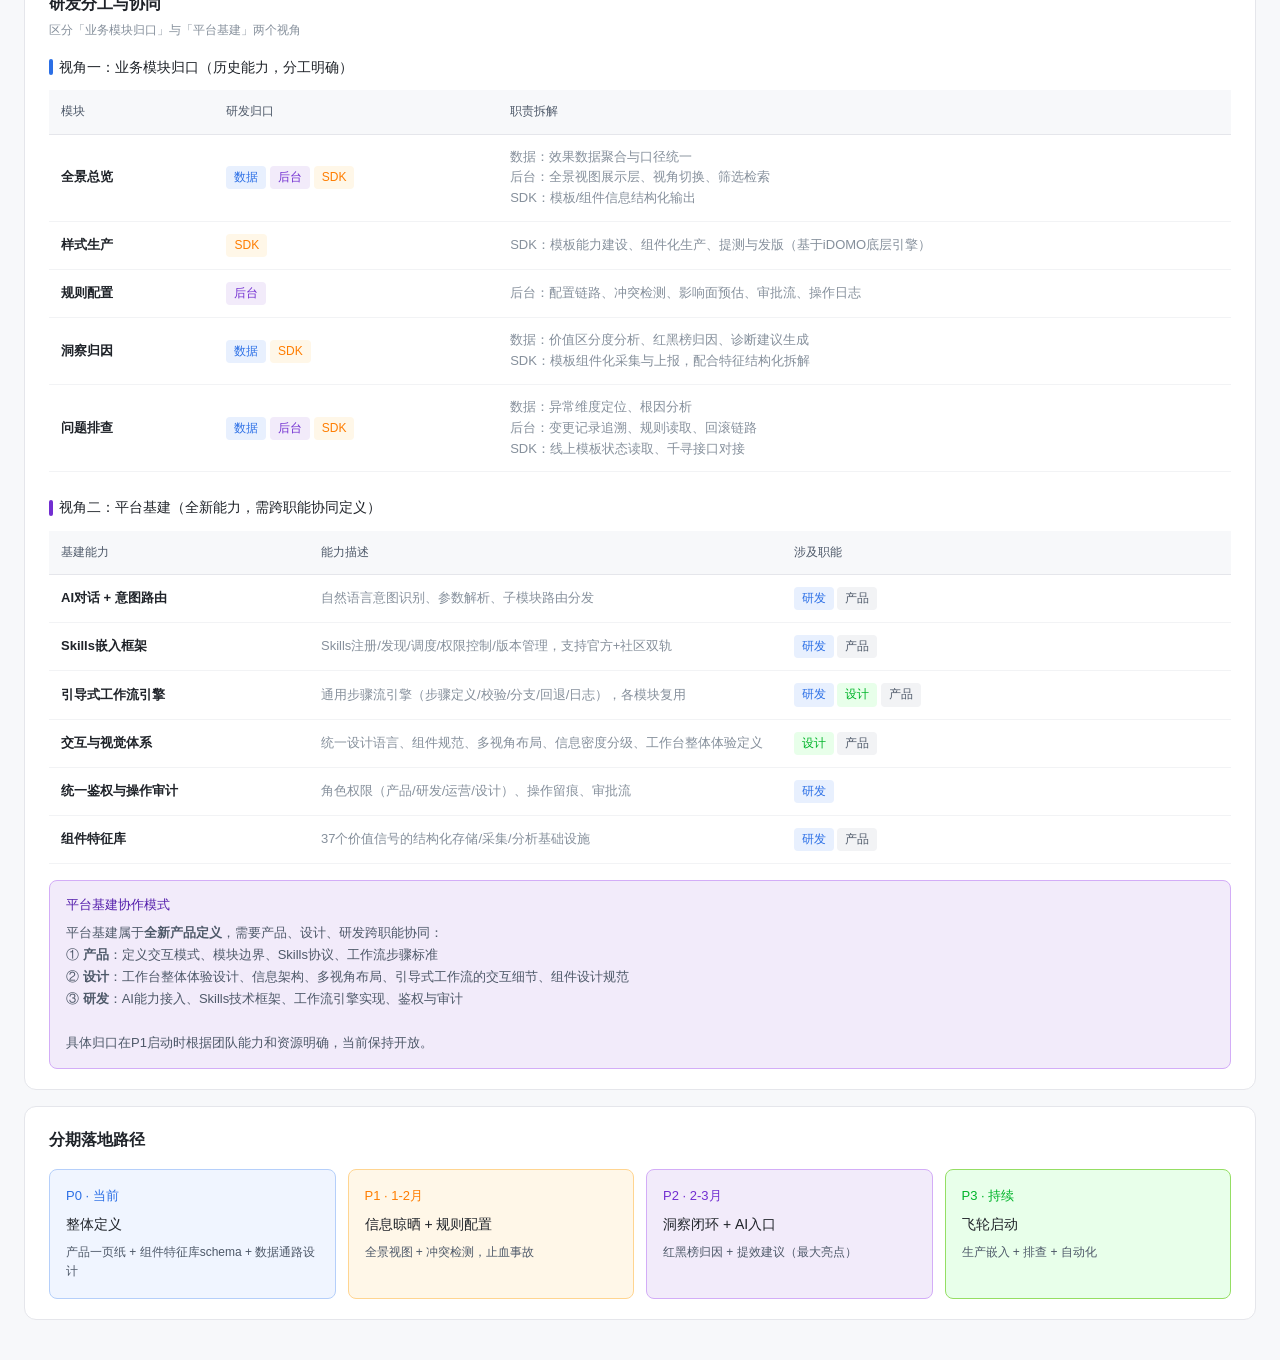
==== commit 2c34d7ee: "平台基建：去掉候选方/状态列，改为涉及职能（研发/设计/产品），新增交互与视觉体系模块" ====
--- a/index.html
+++ b/index.html
@@ -246,65 +246,80 @@
 
   <div style="font-size: 14px; font-weight: 500; margin-bottom: 12px; display: flex; align-items: center; gap: 6px;">
     <span style="display: inline-block; width: 4px; height: 16px; background: #722ED1; border-radius: 2px;"></span>
-    视角二：平台基建（全新能力，分工待定）
+    视角二：平台基建（全新能力，需跨职能协同定义）
   </div>
 
   <div class="table-wrap" style="margin-bottom: 16px;">
     <table class="table">
       <thead>
       <tr>
-        <th style="width: 24%;">基建能力</th>
-        <th style="width: 35%;">能力描述</th>
-        <th style="width: 20%;">候选方</th>
-        <th>状态</th>
+        <th style="width: 22%;">基建能力</th>
+        <th style="width: 40%;">能力描述</th>
+        <th>涉及职能</th>
       </tr>
       </thead>
       <tbody>
       <tr>
         <td><strong>AI对话 + 意图路由</strong></td>
         <td><span class="text-secondary font-13">自然语言意图识别、参数解析、子模块路由分发</span></td>
-        <td><span class="tag tag-default">待定</span></td>
-        <td><span class="tag tag-info">需评估</span></td>
+        <td>
+          <span class="tag tag-info">研发</span>
+          <span class="tag tag-default">产品</span>
+        </td>
       </tr>
       <tr>
         <td><strong>Skills嵌入框架</strong></td>
         <td><span class="text-secondary font-13">Skills注册/发现/调度/权限控制/版本管理，支持官方+社区双轨</span></td>
-        <td><span class="tag tag-default">待定</span></td>
-        <td><span class="tag tag-info">需评估</span></td>
+        <td>
+          <span class="tag tag-info">研发</span>
+          <span class="tag tag-default">产品</span>
+        </td>
       </tr>
       <tr>
         <td><strong>引导式工作流引擎</strong></td>
-        <td><span class="text-secondary font-13">通用步骤流引擎（步骤定义/校验节点/分支/回退/日志），各模块复用</span></td>
-        <td><span class="tag tag-default">待定</span></td>
-        <td><span class="tag tag-info">需评估</span></td>
+        <td><span class="text-secondary font-13">通用步骤流引擎（步骤定义/校验/分支/回退/日志），各模块复用</span></td>
+        <td>
+          <span class="tag tag-info">研发</span>
+          <span class="tag tag-success">设计</span>
+          <span class="tag tag-default">产品</span>
+        </td>
+      </tr>
+      <tr>
+        <td><strong>交互与视觉体系</strong></td>
+        <td><span class="text-secondary font-13">统一设计语言、组件规范、多视角布局、信息密度分级、工作台整体体验定义</span></td>
+        <td>
+          <span class="tag tag-success">设计</span>
+          <span class="tag tag-default">产品</span>
+        </td>
       </tr>
       <tr>
         <td><strong>统一鉴权与操作审计</strong></td>
-        <td><span class="text-secondary font-13">角色权限（产品/研发/运营）、操作留痕、审批流</span></td>
-        <td><span class="tag tag-purple">后台</span></td>
-        <td><span class="tag tag-success">可复用</span></td>
+        <td><span class="text-secondary font-13">角色权限（产品/研发/运营/设计）、操作留痕、审批流</span></td>
+        <td>
+          <span class="tag tag-info">研发</span>
+        </td>
       </tr>
       <tr>
         <td><strong>组件特征库</strong></td>
         <td><span class="text-secondary font-13">37个价值信号的结构化存储/采集/分析基础设施</span></td>
         <td>
-          <span class="tag tag-info">数据</span>
-          <span class="tag tag-warning">SDK</span>
-        </td>
-        <td><span class="tag tag-warning">推进中</span></td>
+          <span class="tag tag-info">研发</span>
+          <span class="tag tag-default">产品</span>
+        </td>
       </tr>
       </tbody>
     </table>
   </div>
 
   <div style="background: #F2EBFA; border: 1px solid #D3ADF7; border-radius: 8px; padding: 14px 16px;">
-    <div style="font-size: 13px; color: #531DAB; font-weight: 500; margin-bottom: 6px;">平台基建分工策略</div>
+    <div style="font-size: 13px; color: #531DAB; font-weight: 500; margin-bottom: 6px;">平台基建协作模式</div>
     <div style="font-size: 13px; color: #4E5969; line-height: 1.7;">
-      平台基建属于<strong>全新产品定义</strong>，与历史业务模块的研发归口不同，需要额外评估：<br>
-      ① AI对话+意图路由：涉及大模型接入，可能需要独立的AI工程团队或复用集团能力<br>
-      ② Skills框架：需要定义标准协议，涉及后台+前端+AI三方，建议P2阶段明确归口<br>
-      ③ 引导式工作流引擎：通用能力，建议后台工程做底座，各业务模块做场景适配<br>
-      ④ 组件特征库已在推进（价值信号专项），数据+SDK联合交付
+      平台基建属于<strong>全新产品定义</strong>，需要产品、设计、研发跨职能协同：<br>
+      ① <strong>产品</strong>：定义交互模式、模块边界、Skills协议、工作流步骤标准<br>
+      ② <strong>设计</strong>：工作台整体体验设计、信息架构、多视角布局、引导式工作流的交互细节、组件设计规范<br>
+      ③ <strong>研发</strong>：AI能力接入、Skills技术框架、工作流引擎实现、鉴权与审计<br>
+      <br>
+      具体归口在P1启动时根据团队能力和资源明确，当前保持开放。
     </div>
   </div>
 </div>
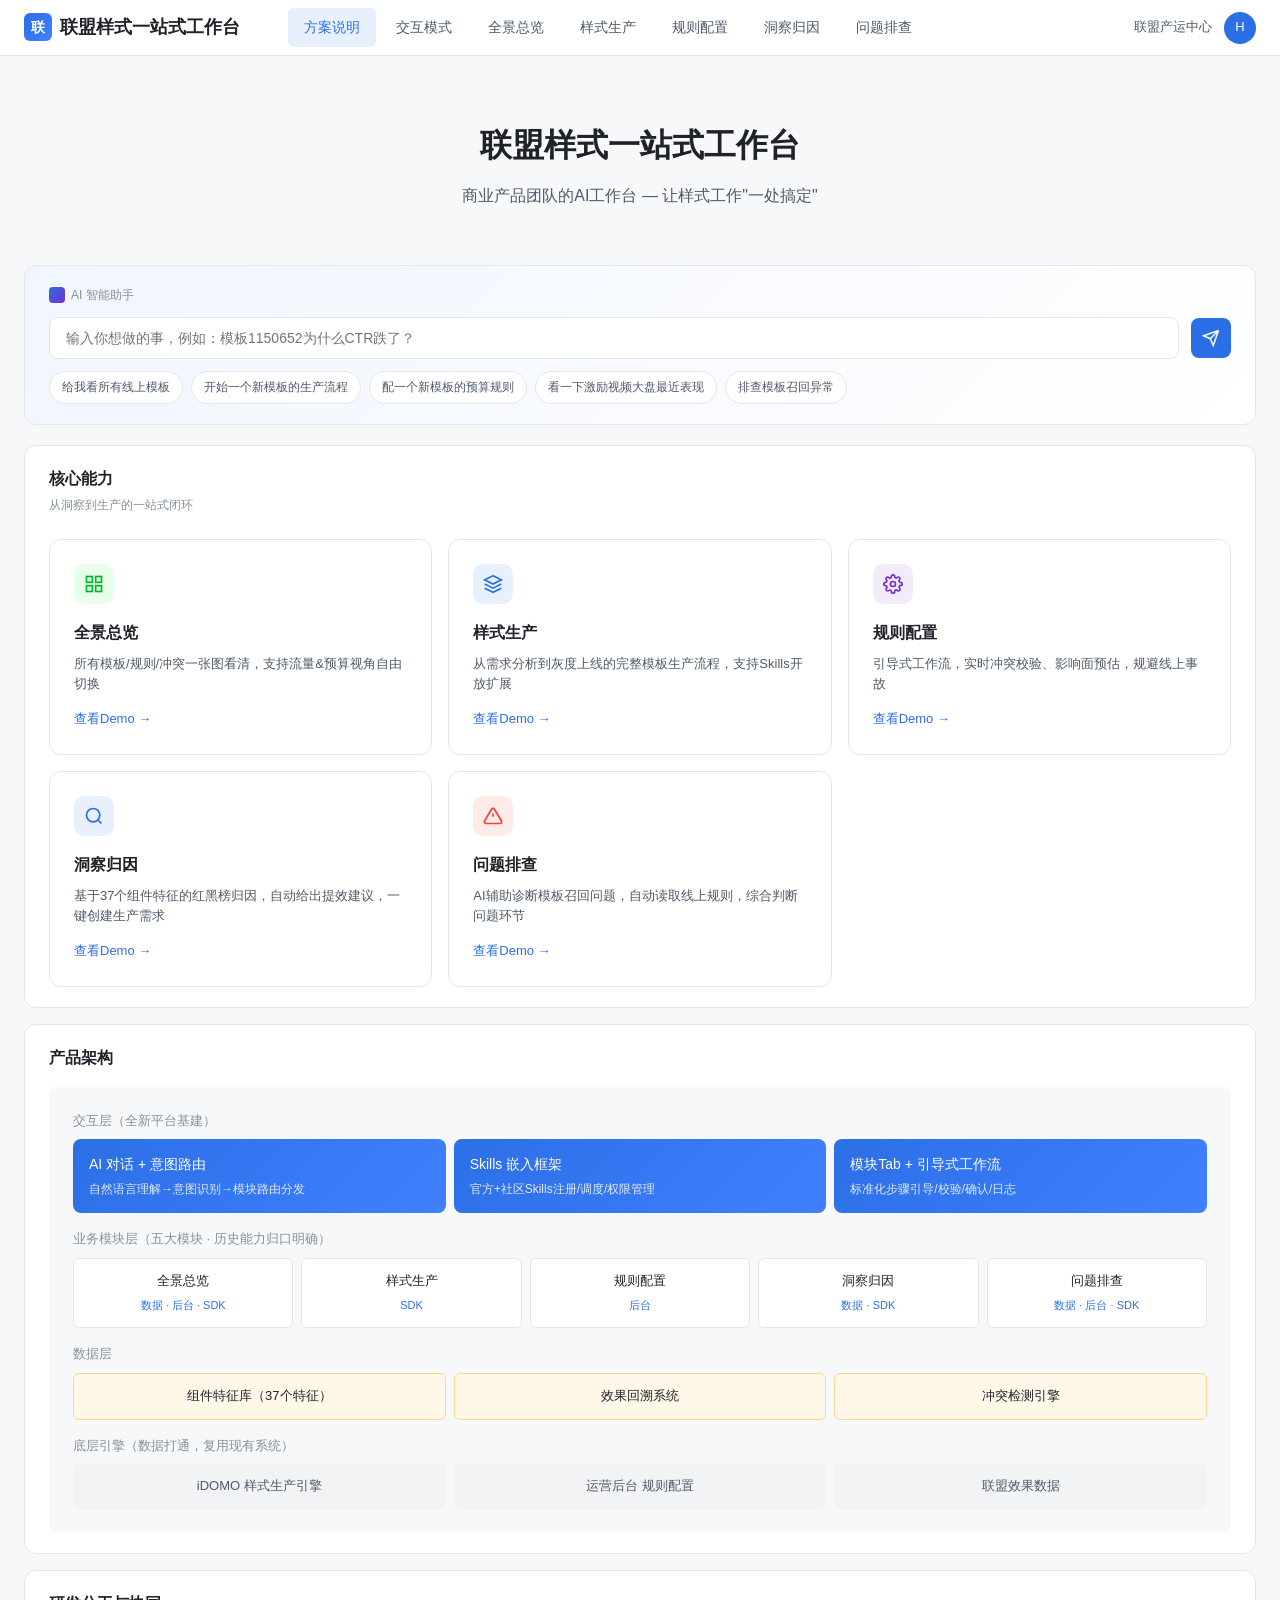
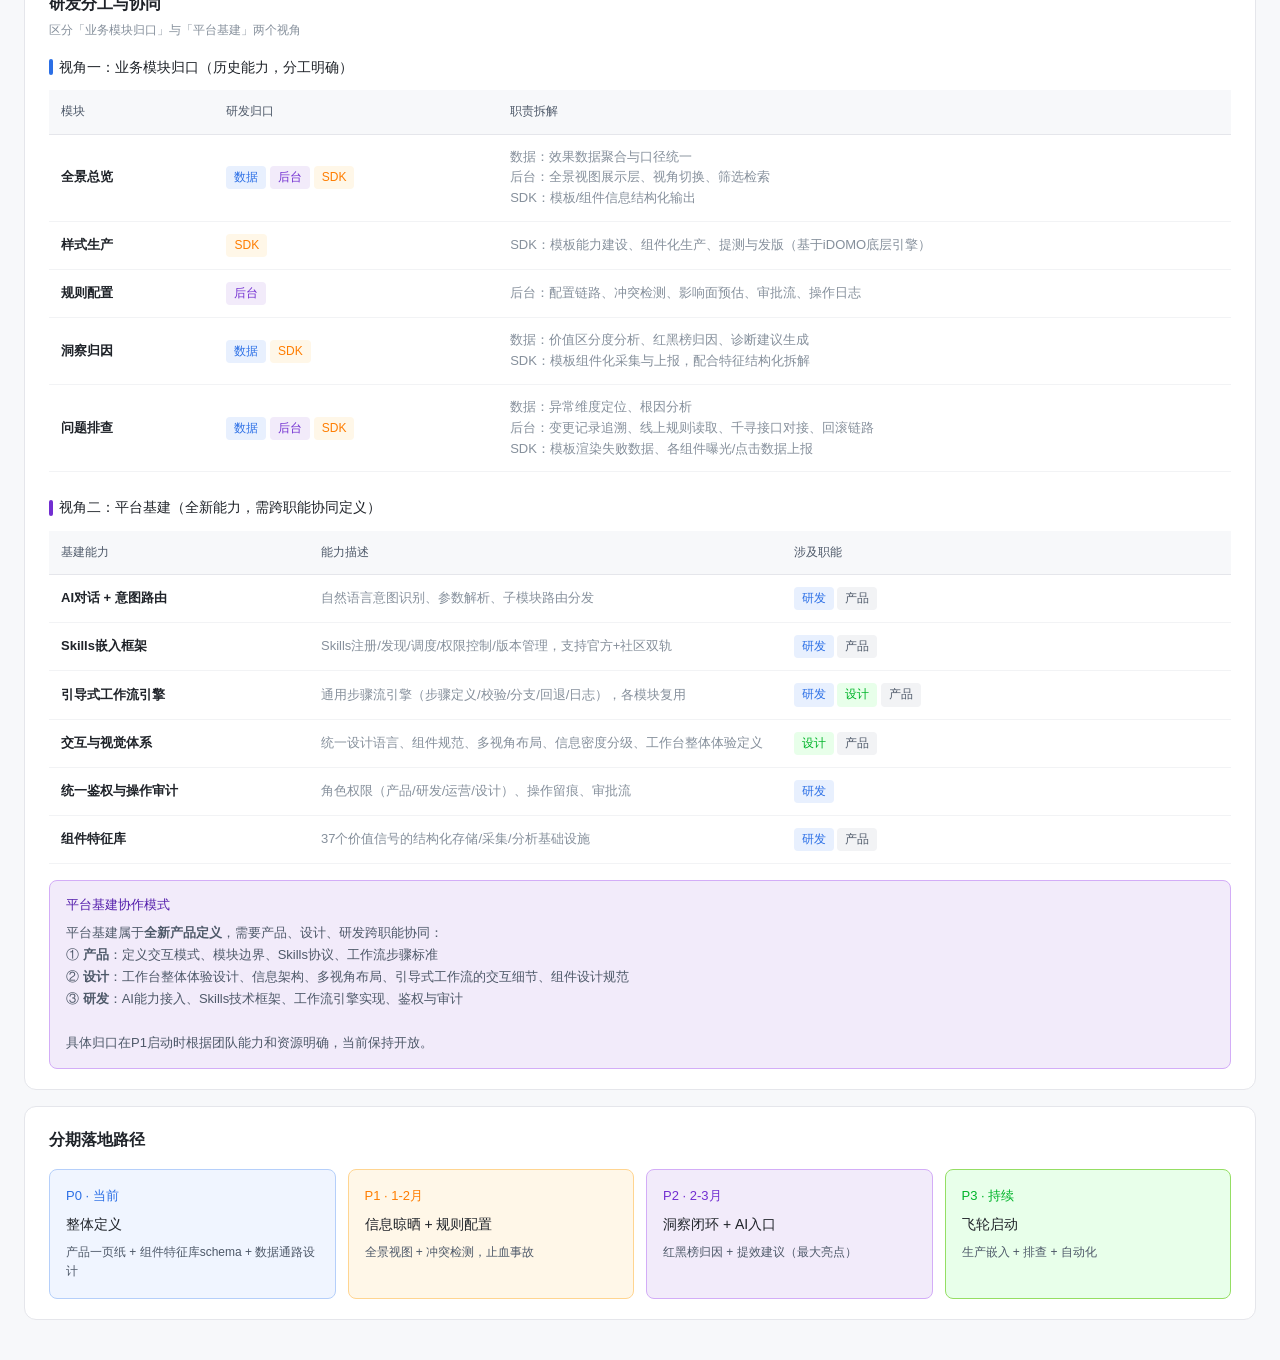
==== commit c75fe290: "问题排查分工修正：千寻接口归后台，SDK改为渲染失败+组件曝光点击数据" ====
--- a/index.html
+++ b/index.html
@@ -238,7 +238,7 @@
           <span class="tag tag-purple">后台</span>
           <span class="tag tag-warning">SDK</span>
         </td>
-        <td><span class="text-secondary font-13">数据：异常维度定位、根因分析<br>后台：变更记录追溯、规则读取、回滚链路<br>SDK：线上模板状态读取、千寻接口对接</span></td>
+        <td><span class="text-secondary font-13">数据：异常维度定位、根因分析<br>后台：变更记录追溯、线上规则读取、千寻接口对接、回滚链路<br>SDK：模板渲染失败数据、各组件曝光/点击数据上报</span></td>
       </tr>
       </tbody>
     </table>
